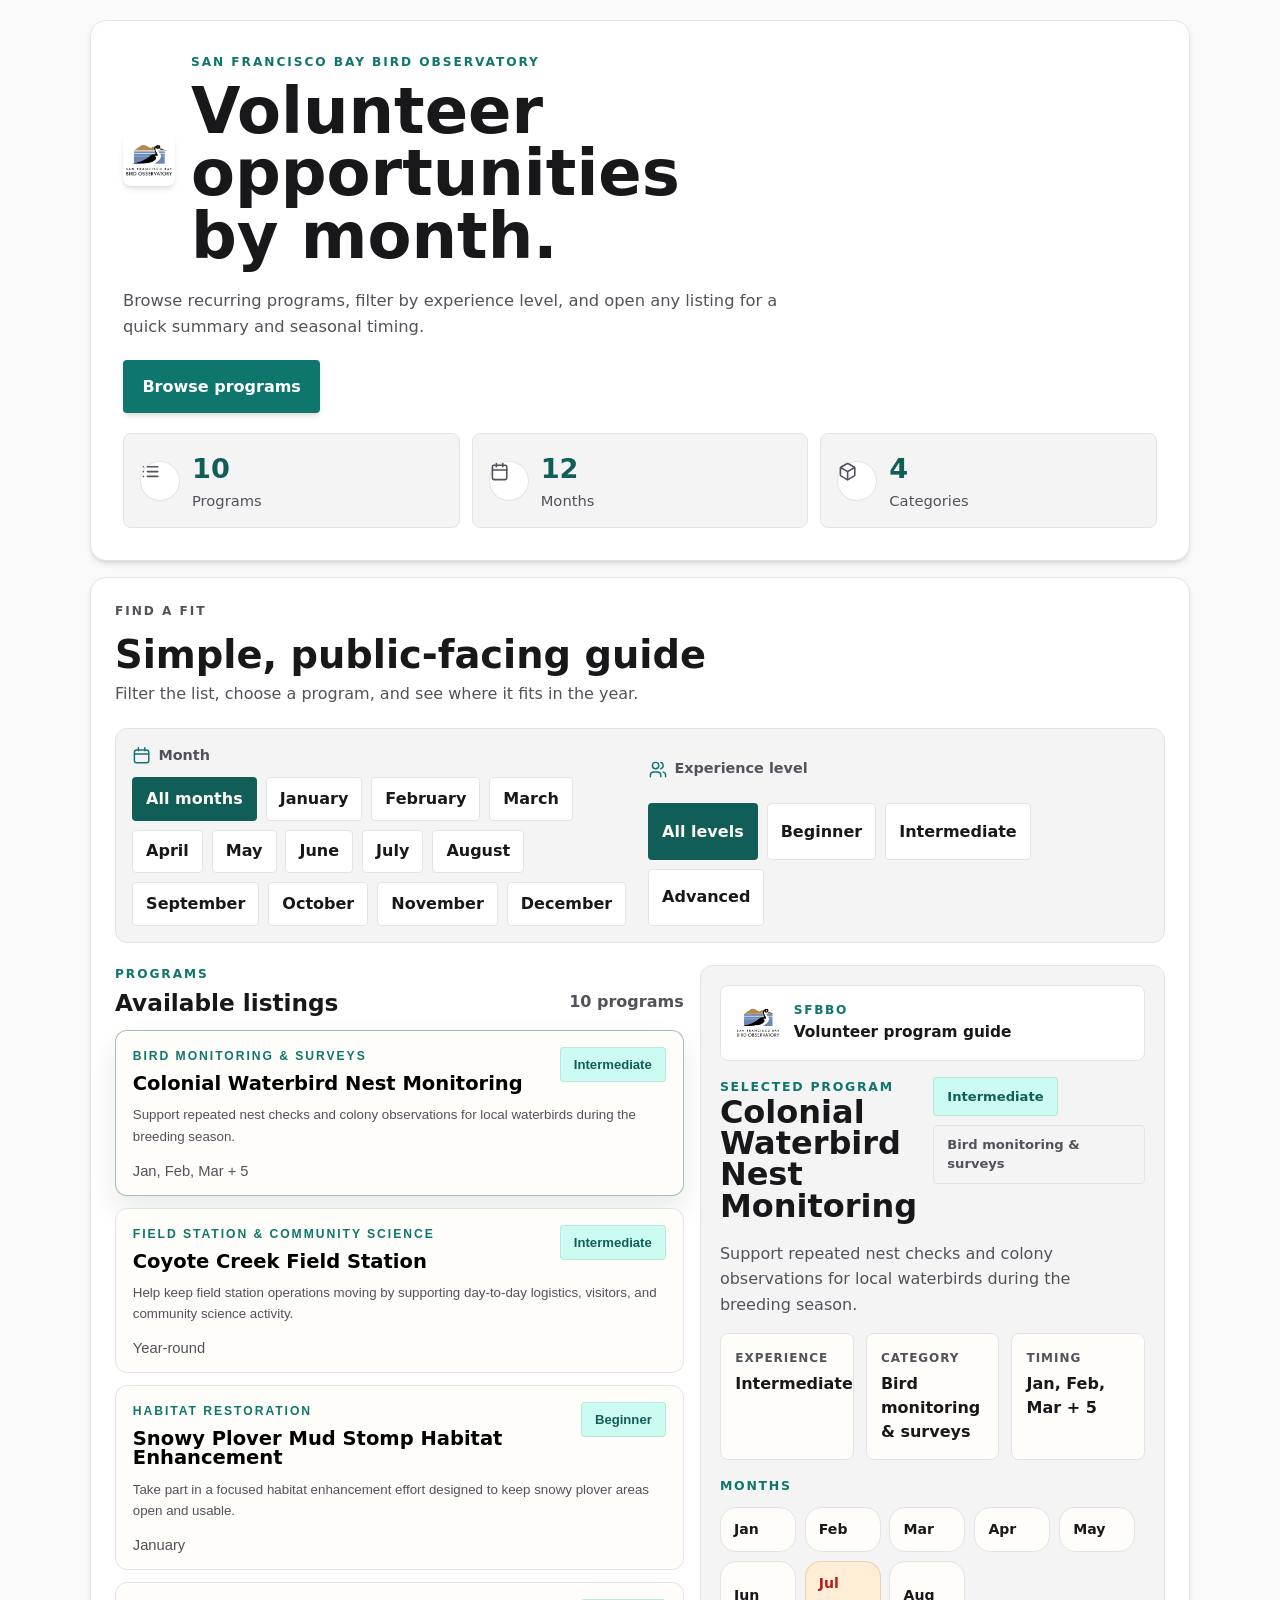
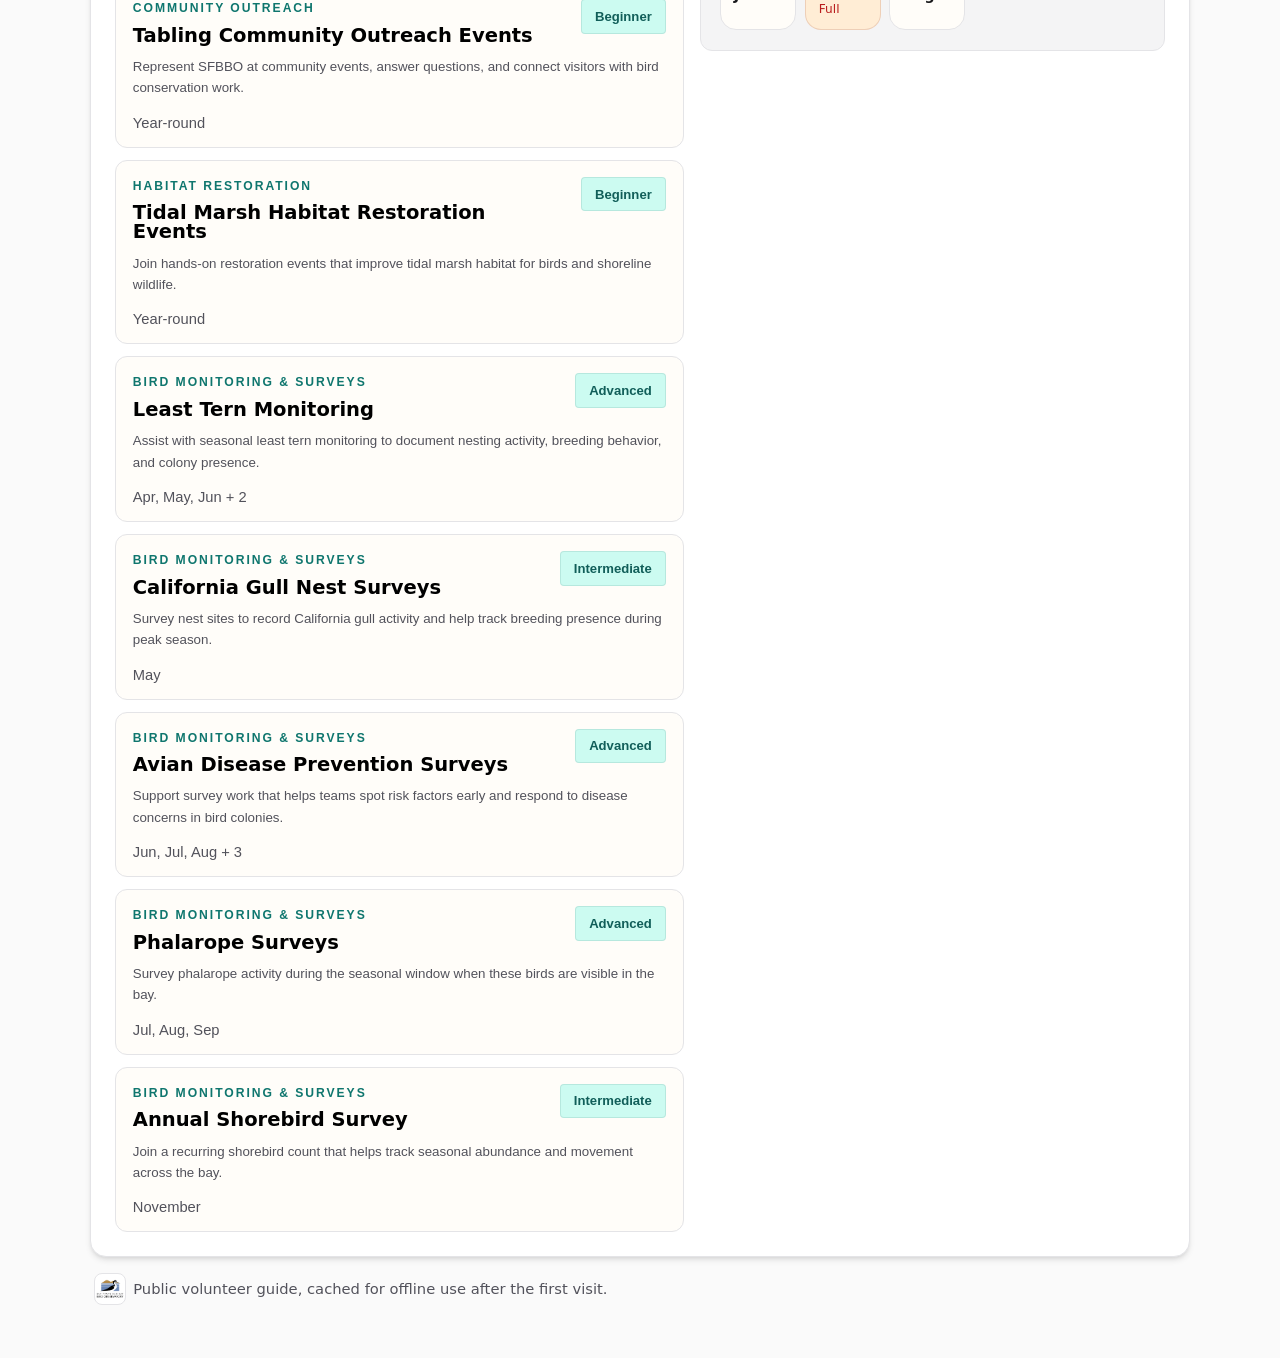
==== index.html @ cf68feb2 "feat: use SFBBO logo in app UI" ====
<!DOCTYPE html>
<html lang="en">
  <head>
    <meta charset="UTF-8" />
    <meta name="viewport" content="width=device-width, initial-scale=1.0" />
    <title>SFBBO Volunteer Opportunities</title>
    <meta
      name="description"
      content="Browse San Francisco Bay Bird Observatory volunteer programs by month and experience level."
    />
    <meta name="theme-color" content="#1f5c50" />
    <link rel="icon" type="image/svg+xml" href="favicon.svg" />
    <link rel="manifest" href="site.webmanifest" />
    <link rel="stylesheet" href="styles.css" />
  </head>
  <body>
    <div class="page-shell">
      <header class="hero">
        <div class="brand-row">
          <div class="brand-mark" aria-hidden="true">
            <img src="SFBBO_Logo_Rounded.png" alt="" class="brand-mark-image" />
          </div>
          <div>
            <p class="eyebrow">San Francisco Bay Bird Observatory</p>
            <h1>Volunteer opportunities by month.</h1>
          </div>
        </div>

        <p class="hero-text">
          Browse recurring programs, filter by experience level, and open any listing for a quick summary and seasonal timing.
        </p>

        <div class="hero-actions">
          <a class="button button-primary" href="#explorer">Browse programs</a>
        </div>

        <ul class="hero-stats" id="hero-stats"></ul>
      </header>

      <main>
        <section class="explorer-section" id="explorer">
          <div class="section-heading">
            <p class="eyebrow">Find a fit</p>
            <h2>Simple, public-facing guide</h2>
            <p>
              Filter the list, choose a program, and see where it fits in the year.
            </p>
          </div>

          <div class="controls-panel">
            <div class="control-group">
              <span class="control-label">
                <span class="label-icon" aria-hidden="true">
                  <svg viewBox="0 0 24 24" fill="none" stroke="currentColor" stroke-width="1.8" stroke-linecap="round" stroke-linejoin="round">
                    <path d="M8 2v4" />
                    <path d="M16 2v4" />
                    <rect x="3" y="5" width="18" height="16" rx="3" />
                    <path d="M3 10h18" />
                  </svg>
                </span>
                Month
              </span>
              <div class="pill-group" id="month-filter" aria-label="Filter by month"></div>
            </div>
            <div class="control-group">
              <span class="control-label">
                <span class="label-icon" aria-hidden="true">
                  <svg viewBox="0 0 24 24" fill="none" stroke="currentColor" stroke-width="1.8" stroke-linecap="round" stroke-linejoin="round">
                    <path d="M16 21v-2a4 4 0 0 0-4-4H7a4 4 0 0 0-4 4v2" />
                    <circle cx="9.5" cy="7" r="4" />
                    <path d="M22 21v-2a4 4 0 0 0-3-3.87" />
                    <path d="M16 3.13a4 4 0 0 1 0 7.75" />
                  </svg>
                </span>
                Experience level
              </span>
              <div
                class="pill-group"
                id="experience-filter"
                aria-label="Filter by experience level"
              ></div>
            </div>
          </div>

          <div class="explorer-layout">
            <section class="results-panel" aria-labelledby="results-heading">
              <div class="results-header">
                <div>
                  <p class="eyebrow">Programs</p>
                  <h3 id="results-heading">Available listings</h3>
                </div>
                <p class="results-summary" id="results-summary"></p>
              </div>
              <div class="program-list" id="program-list"></div>
            </section>

            <aside class="detail-panel" aria-labelledby="detail-heading">
              <div class="program-detail" id="program-detail"></div>
            </aside>
          </div>
        </section>
      </main>

      <footer class="page-footer">
        <p>
          <span class="footer-icon" aria-hidden="true">
            <img src="SFBBO_Logo_Rounded.png" alt="" class="footer-logo" />
          </span>
          Public volunteer guide, cached for offline use after the first visit.
        </p>
      </footer>
    </div>

    <script src="data/programs.js"></script>
    <script src="app.js"></script>
  </body>
</html>
---- styles.css ----
:root {
  --bg: #fafafa;
  --surface: #ffffff;
  --surface-muted: #f4f4f5;
  --border: #e4e4e7;
  --border-strong: #d4d4d8;
  --text: #18181b;
  --text-soft: #52525b;
  --accent: #0f766e;
  --accent-strong: #115e59;
  --accent-soft: #ccfbf1;
  --warm-soft: #ffedd5;
  --danger: #b91c1c;
  --shadow: 0 4px 6px -1px rgb(0 0 0 / 0.1), 0 2px 4px -2px rgb(0 0 0 / 0.1);
  --radius-xl: 1rem;
  --radius-lg: 0.75rem;
  --radius-md: 0.5rem;
  --radius-sm: 0.25rem;
  --font-heading: ui-sans-serif, system-ui, -apple-system, BlinkMacSystemFont, "Segoe UI", Roboto, "Helvetica Neue", Arial, sans-serif;
  --font-body: ui-sans-serif, system-ui, -apple-system, BlinkMacSystemFont, "Segoe UI", Roboto, "Helvetica Neue", Arial, sans-serif;
}

* {
  box-sizing: border-box;
}

html {
  scroll-behavior: smooth;
}

body {
  margin: 0;
  min-height: 100vh;
  background: var(--bg);
  color: var(--text);
  font-family: var(--font-body);
  line-height: 1.5;
}

.page-shell {
  width: min(1100px, calc(100% - 2rem));
  margin: 0 auto;
  padding: 1.25rem 0 3rem;
}

.hero,
.explorer-section {
  border: 1px solid var(--border);
  background: var(--surface);
  border-radius: var(--radius-xl);
  box-shadow: var(--shadow);
}

.hero {
  display: grid;
  gap: 1.25rem;
  padding: 2rem;
}

.brand-row {
  display: flex;
  align-items: center;
  gap: 1rem;
}

.brand-mark,
.stat-icon,
.label-icon,
.footer-icon {
  display: inline-flex;
  align-items: center;
  justify-content: center;
}

.brand-mark {
  width: 3.25rem;
  height: 3.25rem;
  flex-shrink: 0;
  border-radius: var(--radius-md);
  background: transparent;
  box-shadow: var(--shadow);
}

.brand-mark-image,
.footer-logo,
.detail-brand-logo {
  display: block;
  width: 100%;
  height: 100%;
  object-fit: contain;
  border-radius: inherit;
}

.brand-mark svg,
.stat-icon svg,
.label-icon svg,
.footer-icon svg {
  width: 1.2rem;
  height: 1.2rem;
}

.eyebrow {
  margin: 0 0 0.45rem;
  color: var(--accent);
  font-size: 0.76rem;
  font-weight: 700;
  letter-spacing: 0.16em;
  text-transform: uppercase;
}

h1,
h2,
h3,
h4 {
  margin: 0;
  font-family: var(--font-heading);
  font-weight: 700;
  line-height: 0.98;
}

h1 {
  max-width: 11ch;
  font-size: clamp(2.7rem, 5vw, 4.7rem);
}

h2 {
  font-size: clamp(1.85rem, 3vw, 2.7rem);
}

h3 {
  font-size: 1.45rem;
}

p {
  margin: 0;
  line-height: 1.6;
}

.hero-text,
.section-heading p,
.results-summary,
.program-card-copy,
.detail-copy,
.empty-state-copy,
.page-footer {
  color: var(--text-soft);
}

.hero-text {
  max-width: 42rem;
  font-size: 1.02rem;
}

.hero-actions {
  display: flex;
  gap: 0.85rem;
}

.button {
  display: inline-flex;
  align-items: center;
  justify-content: center;
  padding: 0.85rem 1.15rem;
  border-radius: var(--radius-sm);
  border: 1px solid transparent;
  font-weight: 700;
  text-decoration: none;
  transition: transform 180ms ease, box-shadow 180ms ease;
}

.button:hover,
.button:focus-visible {
  transform: translateY(-1px);
}

.button-primary {
  color: #ffffff;
  background: var(--accent);
  box-shadow: var(--shadow);
}

.hero-stats {
  display: flex;
  flex-wrap: wrap;
  gap: 0.75rem;
  margin: 0;
  padding: 0;
  list-style: none;
}

.hero-stat {
  flex: 1 1 170px;
  display: flex;
  align-items: center;
  gap: 0.75rem;
  padding: 0.95rem 1rem;
  border-radius: var(--radius-md);
  border: 1px solid var(--border);
  background: var(--surface-muted);
}

.stat-icon {
  display: flex;
  align-items: center;
  justify-content: center;
  width: 2.5rem;
  height: 2.5rem;
  flex-shrink: 0;
  border-radius: 50%;
  background: var(--surface);
  color: var(--accent);
  border: 1px solid rgba(31, 92, 80, 0.14);
}

.hero-stat strong {
  display: block;
  font-family: var(--font-heading);
  font-size: 1.7rem;
  color: var(--accent-strong);
}

.hero-stat span {
  display: block;
  font-size: 0.92rem;
  color: var(--text-soft);
}

main {
  margin-top: 1rem;
}

.explorer-section {
  padding: 1.5rem;
}

.section-heading {
  display: grid;
  gap: 0.45rem;
}

.controls-panel {
  display: grid;
  grid-template-columns: repeat(2, minmax(0, 1fr));
  gap: 1rem;
  margin-top: 1.35rem;
  padding: 1rem;
  border-radius: var(--radius-lg);
  background: var(--surface-muted);
  border: 1px solid var(--border);
}

.control-group {
  display: grid;
  gap: 0.65rem;
}

.control-label {
  display: inline-flex;
  align-items: center;
  gap: 0.45rem;
  font-size: 0.9rem;
  font-weight: 700;
  color: var(--text-soft);
}

.label-icon {
  color: var(--accent);
}

.pill-group {
  display: flex;
  flex-wrap: wrap;
  gap: 0.55rem;
}

.pill-button,
.tag,
.status-chip,
.month-chip {
  display: inline-flex;
  align-items: center;
  justify-content: center;
  gap: 0.35rem;
  padding: 0.55rem 0.82rem;
  border-radius: var(--radius-sm);
  border: 1px solid var(--border);
  background: #ffffff;
  color: var(--text);
}

.pill-button {
  cursor: pointer;
  font: inherit;
  font-weight: 700;
  transition:
    background 180ms ease,
    color 180ms ease,
    border-color 180ms ease,
    transform 180ms ease;
}

.pill-button:hover,
.pill-button:focus-visible {
  transform: translateY(-1px);
  border-color: rgba(31, 92, 80, 0.26);
}

.pill-button.is-active {
  border-color: transparent;
  background: var(--accent-strong);
  color: #fcf8f0;
}

.explorer-layout {
  display: grid;
  grid-template-columns: minmax(0, 1.1fr) minmax(320px, 0.9fr);
  gap: 1rem;
  margin-top: 1.4rem;
}

.results-panel,
.detail-panel {
  min-width: 0;
}

.results-header {
  display: flex;
  align-items: end;
  justify-content: space-between;
  gap: 1rem;
  padding-bottom: 1rem;
}

.results-summary {
  text-align: right;
  font-weight: 700;
}

.program-list {
  display: grid;
  gap: 0.75rem;
}

.program-card {
  width: 100%;
  padding: 1rem 1.05rem;
  border-radius: var(--radius-lg);
  border: 1px solid var(--border);
  background: #fffdf9;
  text-align: left;
  cursor: pointer;
  transition:
    transform 180ms ease,
    box-shadow 180ms ease,
    border-color 180ms ease;
}

.program-card:hover,
.program-card:focus-visible {
  transform: translateY(-2px);
  border-color: rgba(31, 92, 80, 0.26);
  box-shadow: 0 12px 24px rgba(25, 48, 43, 0.08);
}

.program-card.is-selected {
  border-color: rgba(31, 92, 80, 0.4);
  box-shadow: 0 14px 28px rgba(25, 48, 43, 0.1);
}

.program-card-head,
.detail-top {
  display: flex;
  align-items: start;
  justify-content: space-between;
  gap: 1rem;
}

.program-card-title {
  font-size: 1.22rem;
}

.tag,
.status-chip {
  font-size: 0.82rem;
  font-weight: 700;
}

.tag-accent {
  background: var(--accent-soft);
  color: var(--accent-strong);
  border-color: rgba(31, 92, 80, 0.12);
}

.tag-muted {
  background: var(--surface-muted);
  color: var(--text-soft);
}

.status-full,
.month-chip.has-status {
  background: var(--warm-soft);
  color: var(--danger);
  border-color: rgba(162, 71, 49, 0.18);
}

.program-card-copy {
  margin-top: 0.7rem;
}

.program-card-foot {
  display: flex;
  align-items: center;
  justify-content: space-between;
  gap: 0.75rem;
  margin-top: 1rem;
  font-size: 0.92rem;
  color: var(--text-soft);
}

.program-detail {
  position: sticky;
  top: 1rem;
  display: grid;
  gap: 1rem;
  padding: 1.2rem;
  border-radius: var(--radius-lg);
  border: 1px solid var(--border);
  background: var(--surface-muted);
}

.detail-brand {
  display: flex;
  align-items: center;
  gap: 0.75rem;
  padding: 0.8rem;
  border-radius: var(--radius-md);
  border: 1px solid var(--border);
  background: #ffffff;
}

.detail-brand-logo-wrap {
  width: 3rem;
  height: 3rem;
  flex-shrink: 0;
  border-radius: var(--radius-md);
  overflow: hidden;
  background: #ffffff;
}

.detail-brand-title {
  font-size: 0.76rem;
  font-weight: 700;
  letter-spacing: 0.14em;
  text-transform: uppercase;
  color: var(--accent);
}

.detail-brand-copy {
  font-size: 0.96rem;
  font-weight: 700;
  color: var(--text);
}

.detail-kicker,
.detail-section-title {
  font-size: 0.78rem;
  font-weight: 700;
  letter-spacing: 0.14em;
  text-transform: uppercase;
  color: var(--accent);
}

.detail-title {
  font-size: 2rem;
  max-width: 13ch;
}

.detail-copy {
  margin-top: 0.15rem;
}

.detail-badges,
.month-chip-list {
  display: flex;
  flex-wrap: wrap;
  gap: 0.55rem;
}

.detail-stat-list {
  display: grid;
  grid-template-columns: repeat(3, minmax(0, 1fr));
  gap: 0.75rem;
}

.detail-stat {
  padding: 0.9rem;
  border-radius: var(--radius-md);
  border: 1px solid var(--border);
  background: #fffdf9;
}

.detail-stat strong {
  display: block;
  font-size: 0.75rem;
  letter-spacing: 0.08em;
  text-transform: uppercase;
  color: var(--text-soft);
}

.detail-stat span {
  display: block;
  margin-top: 0.35rem;
  font-weight: 700;
}

.detail-section {
  display: grid;
  gap: 0.7rem;
}

.month-chip {
  min-width: 4.75rem;
  flex-direction: column;
  align-items: start;
  padding: 0.7rem 0.82rem;
  border-radius: 16px;
  background: #fffdf9;
}

.month-chip strong {
  font-size: 0.88rem;
}

.month-chip span {
  font-size: 0.76rem;
}

.empty-state {
  padding: 1.2rem;
  border-radius: var(--radius-lg);
  border: 1px dashed var(--border-strong);
  background: #fffcf6;
}

.empty-state-title {
  font-size: 1.3rem;
}

.page-footer {
  margin-top: 1rem;
  padding: 0 0.25rem;
  font-size: 0.92rem;
}

.page-footer p {
  display: inline-flex;
  align-items: center;
  gap: 0.45rem;
}

.footer-icon {
  width: 2rem;
  height: 2rem;
  flex-shrink: 0;
  border-radius: var(--radius-md);
  overflow: hidden;
  border: 1px solid var(--border);
  background: #ffffff;
  color: var(--accent);
}

@media (max-width: 960px) {
  .controls-panel,
  .explorer-layout,
  .detail-stat-list {
    grid-template-columns: 1fr;
  }

  .program-detail {
    position: static;
  }
}

@media (max-width: 640px) {
  .page-shell {
    width: min(100% - 1rem, 100%);
    padding-top: 0.75rem;
  }

  .hero,
  .explorer-section {
    padding: 1.2rem;
  }

  .brand-row,
  .results-header,
  .program-card-head,
  .program-card-foot,
  .detail-top {
    align-items: start;
    flex-direction: column;
  }

  .hero-stats {
    display: grid;
    grid-template-columns: 1fr;
  }

  .results-summary {
    text-align: left;
  }

  .pill-group {
    overflow-x: auto;
    flex-wrap: nowrap;
    padding-bottom: 0.2rem;
  }

  .pill-button {
    white-space: nowrap;
  }
}
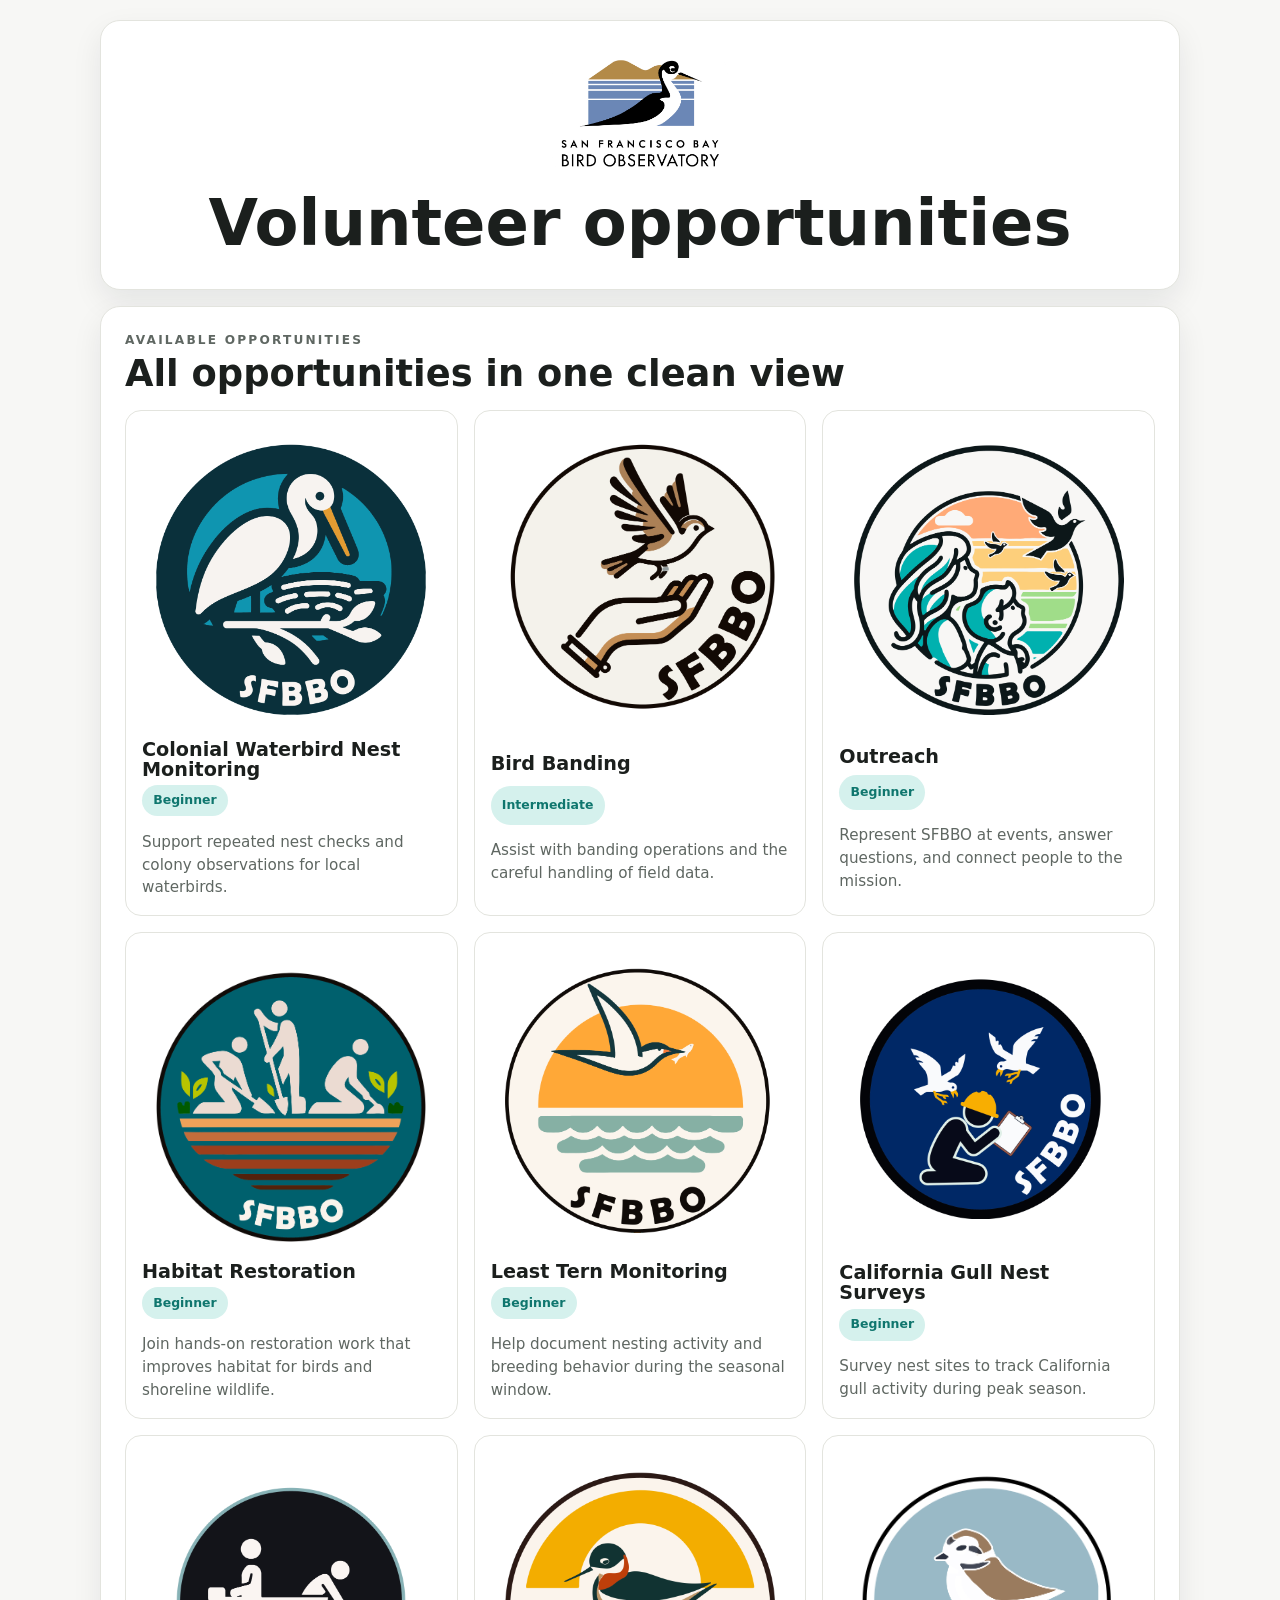
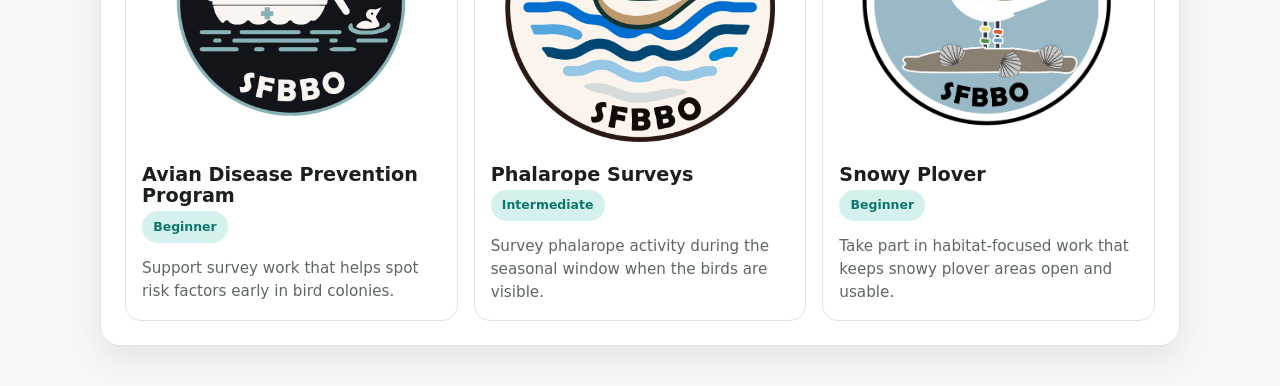
==== commit 2f9d0a22: "Logo-first static opportunities catalog Replace the interactive month/experience explorer with a sim" ====
--- a/index.html
+++ b/index.html
@@ -6,7 +6,7 @@
     <title>SFBBO Volunteer Opportunities</title>
     <meta
       name="description"
-      content="Browse San Francisco Bay Bird Observatory volunteer programs by month and experience level."
+      content="A simple logo-first catalog of SFBBO volunteering opportunities."
     />
     <meta name="theme-color" content="#1f5c50" />
     <link rel="icon" type="image/svg+xml" href="favicon.svg" />
@@ -14,104 +14,22 @@
     <link rel="stylesheet" href="styles.css" />
   </head>
   <body>
-    <div class="page-shell">
-      <header class="hero">
-        <div class="brand-row">
-          <div class="brand-mark" aria-hidden="true">
-            <img src="SFBBO_Logo_Rounded.png" alt="" class="brand-mark-image" />
-          </div>
-          <div>
-            <p class="eyebrow">San Francisco Bay Bird Observatory</p>
-            <h1>Volunteer opportunities by month.</h1>
-          </div>
+    <main class="page-shell">
+      <section class="hero">
+        <img class="hero-logo" src="SFBBO_Logo_Rounded.png" alt="San Francisco Bay Bird Observatory logo" />
+        <h1>Volunteer opportunities</h1>
+      </section>
+
+      <section class="catalog-section" aria-labelledby="catalog-heading">
+        <div class="section-heading">
+          <p class="eyebrow">Available opportunities</p>
+          <h2 id="catalog-heading">All opportunities in one clean view</h2>
         </div>
+        <div class="opportunity-grid" id="opportunity-grid" aria-live="polite"></div>
+      </section>
 
-        <p class="hero-text">
-          Browse recurring programs, filter by experience level, and open any listing for a quick summary and seasonal timing.
-        </p>
+    </main>
 
-        <div class="hero-actions">
-          <a class="button button-primary" href="#explorer">Browse programs</a>
-        </div>
-
-        <ul class="hero-stats" id="hero-stats"></ul>
-      </header>
-
-      <main>
-        <section class="explorer-section" id="explorer">
-          <div class="section-heading">
-            <p class="eyebrow">Find a fit</p>
-            <h2>Simple, public-facing guide</h2>
-            <p>
-              Filter the list, choose a program, and see where it fits in the year.
-            </p>
-          </div>
-
-          <div class="controls-panel">
-            <div class="control-group">
-              <span class="control-label">
-                <span class="label-icon" aria-hidden="true">
-                  <svg viewBox="0 0 24 24" fill="none" stroke="currentColor" stroke-width="1.8" stroke-linecap="round" stroke-linejoin="round">
-                    <path d="M8 2v4" />
-                    <path d="M16 2v4" />
-                    <rect x="3" y="5" width="18" height="16" rx="3" />
-                    <path d="M3 10h18" />
-                  </svg>
-                </span>
-                Month
-              </span>
-              <div class="pill-group" id="month-filter" aria-label="Filter by month"></div>
-            </div>
-            <div class="control-group">
-              <span class="control-label">
-                <span class="label-icon" aria-hidden="true">
-                  <svg viewBox="0 0 24 24" fill="none" stroke="currentColor" stroke-width="1.8" stroke-linecap="round" stroke-linejoin="round">
-                    <path d="M16 21v-2a4 4 0 0 0-4-4H7a4 4 0 0 0-4 4v2" />
-                    <circle cx="9.5" cy="7" r="4" />
-                    <path d="M22 21v-2a4 4 0 0 0-3-3.87" />
-                    <path d="M16 3.13a4 4 0 0 1 0 7.75" />
-                  </svg>
-                </span>
-                Experience level
-              </span>
-              <div
-                class="pill-group"
-                id="experience-filter"
-                aria-label="Filter by experience level"
-              ></div>
-            </div>
-          </div>
-
-          <div class="explorer-layout">
-            <section class="results-panel" aria-labelledby="results-heading">
-              <div class="results-header">
-                <div>
-                  <p class="eyebrow">Programs</p>
-                  <h3 id="results-heading">Available listings</h3>
-                </div>
-                <p class="results-summary" id="results-summary"></p>
-              </div>
-              <div class="program-list" id="program-list"></div>
-            </section>
-
-            <aside class="detail-panel" aria-labelledby="detail-heading">
-              <div class="program-detail" id="program-detail"></div>
-            </aside>
-          </div>
-        </section>
-      </main>
-
-      <footer class="page-footer">
-        <p>
-          <span class="footer-icon" aria-hidden="true">
-            <img src="SFBBO_Logo_Rounded.png" alt="" class="footer-logo" />
-          </span>
-          Public volunteer guide, cached for offline use after the first visit.
-        </p>
-      </footer>
-    </div>
-
-    <script src="data/programs.js"></script>
     <script src="app.js"></script>
   </body>
-</html>+</html>
--- a/styles.css
+++ b/styles.css
@@ -1,21 +1,17 @@
 :root {
-  --bg: #fafafa;
+  --bg: #f7f7f5;
   --surface: #ffffff;
-  --surface-muted: #f4f4f5;
-  --border: #e4e4e7;
-  --border-strong: #d4d4d8;
-  --text: #18181b;
-  --text-soft: #52525b;
+  --surface-muted: #f1f2ee;
+  --border: #e3e4de;
+  --text: #1b1f1d;
+  --text-soft: #5f6762;
   --accent: #0f766e;
-  --accent-strong: #115e59;
-  --accent-soft: #ccfbf1;
-  --warm-soft: #ffedd5;
-  --danger: #b91c1c;
-  --shadow: 0 4px 6px -1px rgb(0 0 0 / 0.1), 0 2px 4px -2px rgb(0 0 0 / 0.1);
-  --radius-xl: 1rem;
-  --radius-lg: 0.75rem;
-  --radius-md: 0.5rem;
-  --radius-sm: 0.25rem;
+  --accent-soft: #d5f1ed;
+  --shadow: 0 12px 30px rgba(16, 24, 40, 0.08);
+  --radius-xl: 1.25rem;
+  --radius-lg: 1rem;
+  --radius-md: 0.75rem;
+  --radius-sm: 999px;
   --font-heading: ui-sans-serif, system-ui, -apple-system, BlinkMacSystemFont, "Segoe UI", Roboto, "Helvetica Neue", Arial, sans-serif;
   --font-body: ui-sans-serif, system-ui, -apple-system, BlinkMacSystemFont, "Segoe UI", Roboto, "Helvetica Neue", Arial, sans-serif;
 }
@@ -38,546 +34,176 @@
 }
 
 .page-shell {
-  width: min(1100px, calc(100% - 2rem));
+  width: min(1080px, calc(100% - 2rem));
   margin: 0 auto;
-  padding: 1.25rem 0 3rem;
+  padding: 1.25rem 0 2.5rem;
 }
 
 .hero,
-.explorer-section {
+.catalog-section {
+  background: var(--surface);
   border: 1px solid var(--border);
-  background: var(--surface);
   border-radius: var(--radius-xl);
   box-shadow: var(--shadow);
 }
 
 .hero {
   display: grid;
-  gap: 1.25rem;
-  padding: 2rem;
-}
-
-.brand-row {
+  justify-items: center;
+  gap: 0.9rem;
+  padding: 2rem 1.5rem;
+  text-align: center;
+}
+
+.hero-logo {
+  width: min(180px, 40vw);
+  height: auto;
+  display: block;
+}
+
+.eyebrow {
+  margin: 0;
+  color: var(--accent);
+  font-size: 0.76rem;
+  font-weight: 700;
+  letter-spacing: 0.18em;
+  text-transform: uppercase;
+}
+
+h1,
+h2,
+h3 {
+  margin: 0;
+  font-family: var(--font-heading);
+  line-height: 1.05;
+}
+
+h1 {
+  font-size: clamp(2.4rem, 5vw, 4rem);
+}
+
+h2 {
+  font-size: clamp(1.6rem, 3vw, 2.3rem);
+}
+
+p {
+  margin: 0;
+}
+
+.hero-text,
+.section-heading p,
+.card-copy {
+  color: var(--text-soft);
+}
+
+.hero-text {
+  max-width: 44rem;
+  font-size: 1.02rem;
+}
+
+.catalog-section {
+  margin-top: 1rem;
+  padding: 1.5rem;
+}
+
+.section-heading {
+  display: grid;
+  gap: 0.35rem;
+  margin-bottom: 1rem;
+}
+
+.opportunity-grid {
+  display: grid;
+  grid-template-columns: repeat(3, minmax(0, 1fr));
+  gap: 1rem;
+}
+
+.opportunity-card {
+  display: grid;
+  gap: 0.9rem;
+  padding: 1rem;
+  border-radius: var(--radius-lg);
+  border: 1px solid var(--border);
+  background: #ffffff;
+  transition:
+    transform 220ms ease,
+    box-shadow 220ms ease,
+    border-color 220ms ease;
+}
+
+.opportunity-logo {
+  display: grid;
+  place-items: center;
+  aspect-ratio: 1 / 1;
+  padding: 0.9rem;
+  border-radius: var(--radius-md);
+  overflow: hidden;
+  background: transparent;
+  transition: transform 220ms ease;
+}
+
+.opportunity-logo img {
+  width: 100%;
+  height: 100%;
+  object-fit: contain;
+  display: block;
+  transition:
+    transform 220ms ease,
+    filter 220ms ease;
+}
+
+.opportunity-card:hover,
+.opportunity-card:focus-within {
+  transform: translateY(-4px);
+  border-color: rgba(15, 118, 110, 0.24);
+  box-shadow: 0 18px 40px rgba(16, 24, 40, 0.12);
+}
+
+.opportunity-card:hover .opportunity-logo,
+.opportunity-card:focus-within .opportunity-logo {
+  transform: scale(1.02);
+}
+
+.opportunity-card:hover .opportunity-logo img,
+.opportunity-card:focus-within .opportunity-logo img {
+  transform: scale(1.08);
+  filter: saturate(1.05) contrast(1.03);
+}
+
+.card-top {
+  display: grid;
+  gap: 0.3rem;
+}
+
+.card-title {
+  font-size: 1.2rem;
+}
+
+.card-meta {
   display: flex;
-  align-items: center;
-  gap: 1rem;
-}
-
-.brand-mark,
-.stat-icon,
-.label-icon,
-.footer-icon {
+  flex-wrap: wrap;
+  gap: 0.45rem;
+}
+
+.tag {
   display: inline-flex;
   align-items: center;
   justify-content: center;
-}
-
-.brand-mark {
-  width: 3.25rem;
-  height: 3.25rem;
-  flex-shrink: 0;
-  border-radius: var(--radius-md);
-  background: transparent;
-  box-shadow: var(--shadow);
-}
-
-.brand-mark-image,
-.footer-logo,
-.detail-brand-logo {
-  display: block;
-  width: 100%;
-  height: 100%;
-  object-fit: contain;
-  border-radius: inherit;
-}
-
-.brand-mark svg,
-.stat-icon svg,
-.label-icon svg,
-.footer-icon svg {
-  width: 1.2rem;
-  height: 1.2rem;
-}
-
-.eyebrow {
-  margin: 0 0 0.45rem;
+  padding: 0.4rem 0.7rem;
+  border-radius: var(--radius-sm);
+  background: var(--accent-soft);
   color: var(--accent);
-  font-size: 0.76rem;
-  font-weight: 700;
-  letter-spacing: 0.16em;
-  text-transform: uppercase;
-}
-
-h1,
-h2,
-h3,
-h4 {
-  margin: 0;
-  font-family: var(--font-heading);
-  font-weight: 700;
-  line-height: 0.98;
-}
-
-h1 {
-  max-width: 11ch;
-  font-size: clamp(2.7rem, 5vw, 4.7rem);
-}
-
-h2 {
-  font-size: clamp(1.85rem, 3vw, 2.7rem);
-}
-
-h3 {
-  font-size: 1.45rem;
-}
-
-p {
-  margin: 0;
-  line-height: 1.6;
-}
-
-.hero-text,
-.section-heading p,
-.results-summary,
-.program-card-copy,
-.detail-copy,
-.empty-state-copy,
-.page-footer {
-  color: var(--text-soft);
-}
-
-.hero-text {
-  max-width: 42rem;
-  font-size: 1.02rem;
-}
-
-.hero-actions {
-  display: flex;
-  gap: 0.85rem;
-}
-
-.button {
-  display: inline-flex;
-  align-items: center;
-  justify-content: center;
-  padding: 0.85rem 1.15rem;
-  border-radius: var(--radius-sm);
-  border: 1px solid transparent;
-  font-weight: 700;
-  text-decoration: none;
-  transition: transform 180ms ease, box-shadow 180ms ease;
-}
-
-.button:hover,
-.button:focus-visible {
-  transform: translateY(-1px);
-}
-
-.button-primary {
-  color: #ffffff;
-  background: var(--accent);
-  box-shadow: var(--shadow);
-}
-
-.hero-stats {
-  display: flex;
-  flex-wrap: wrap;
-  gap: 0.75rem;
-  margin: 0;
-  padding: 0;
-  list-style: none;
-}
-
-.hero-stat {
-  flex: 1 1 170px;
-  display: flex;
-  align-items: center;
-  gap: 0.75rem;
-  padding: 0.95rem 1rem;
-  border-radius: var(--radius-md);
-  border: 1px solid var(--border);
-  background: var(--surface-muted);
-}
-
-.stat-icon {
-  display: flex;
-  align-items: center;
-  justify-content: center;
-  width: 2.5rem;
-  height: 2.5rem;
-  flex-shrink: 0;
-  border-radius: 50%;
-  background: var(--surface);
-  color: var(--accent);
-  border: 1px solid rgba(31, 92, 80, 0.14);
-}
-
-.hero-stat strong {
-  display: block;
-  font-family: var(--font-heading);
-  font-size: 1.7rem;
-  color: var(--accent-strong);
-}
-
-.hero-stat span {
-  display: block;
-  font-size: 0.92rem;
-  color: var(--text-soft);
-}
-
-main {
-  margin-top: 1rem;
-}
-
-.explorer-section {
-  padding: 1.5rem;
-}
-
-.section-heading {
-  display: grid;
-  gap: 0.45rem;
-}
-
-.controls-panel {
-  display: grid;
-  grid-template-columns: repeat(2, minmax(0, 1fr));
-  gap: 1rem;
-  margin-top: 1.35rem;
-  padding: 1rem;
-  border-radius: var(--radius-lg);
-  background: var(--surface-muted);
-  border: 1px solid var(--border);
-}
-
-.control-group {
-  display: grid;
-  gap: 0.65rem;
-}
-
-.control-label {
-  display: inline-flex;
-  align-items: center;
-  gap: 0.45rem;
-  font-size: 0.9rem;
-  font-weight: 700;
-  color: var(--text-soft);
-}
-
-.label-icon {
-  color: var(--accent);
-}
-
-.pill-group {
-  display: flex;
-  flex-wrap: wrap;
-  gap: 0.55rem;
-}
-
-.pill-button,
-.tag,
-.status-chip,
-.month-chip {
-  display: inline-flex;
-  align-items: center;
-  justify-content: center;
-  gap: 0.35rem;
-  padding: 0.55rem 0.82rem;
-  border-radius: var(--radius-sm);
-  border: 1px solid var(--border);
-  background: #ffffff;
-  color: var(--text);
-}
-
-.pill-button {
-  cursor: pointer;
-  font: inherit;
-  font-weight: 700;
-  transition:
-    background 180ms ease,
-    color 180ms ease,
-    border-color 180ms ease,
-    transform 180ms ease;
-}
-
-.pill-button:hover,
-.pill-button:focus-visible {
-  transform: translateY(-1px);
-  border-color: rgba(31, 92, 80, 0.26);
-}
-
-.pill-button.is-active {
-  border-color: transparent;
-  background: var(--accent-strong);
-  color: #fcf8f0;
-}
-
-.explorer-layout {
-  display: grid;
-  grid-template-columns: minmax(0, 1.1fr) minmax(320px, 0.9fr);
-  gap: 1rem;
-  margin-top: 1.4rem;
-}
-
-.results-panel,
-.detail-panel {
-  min-width: 0;
-}
-
-.results-header {
-  display: flex;
-  align-items: end;
-  justify-content: space-between;
-  gap: 1rem;
-  padding-bottom: 1rem;
-}
-
-.results-summary {
-  text-align: right;
-  font-weight: 700;
-}
-
-.program-list {
-  display: grid;
-  gap: 0.75rem;
-}
-
-.program-card {
-  width: 100%;
-  padding: 1rem 1.05rem;
-  border-radius: var(--radius-lg);
-  border: 1px solid var(--border);
-  background: #fffdf9;
-  text-align: left;
-  cursor: pointer;
-  transition:
-    transform 180ms ease,
-    box-shadow 180ms ease,
-    border-color 180ms ease;
-}
-
-.program-card:hover,
-.program-card:focus-visible {
-  transform: translateY(-2px);
-  border-color: rgba(31, 92, 80, 0.26);
-  box-shadow: 0 12px 24px rgba(25, 48, 43, 0.08);
-}
-
-.program-card.is-selected {
-  border-color: rgba(31, 92, 80, 0.4);
-  box-shadow: 0 14px 28px rgba(25, 48, 43, 0.1);
-}
-
-.program-card-head,
-.detail-top {
-  display: flex;
-  align-items: start;
-  justify-content: space-between;
-  gap: 1rem;
-}
-
-.program-card-title {
-  font-size: 1.22rem;
-}
-
-.tag,
-.status-chip {
-  font-size: 0.82rem;
-  font-weight: 700;
-}
-
-.tag-accent {
-  background: var(--accent-soft);
-  color: var(--accent-strong);
-  border-color: rgba(31, 92, 80, 0.12);
-}
-
-.tag-muted {
-  background: var(--surface-muted);
-  color: var(--text-soft);
-}
-
-.status-full,
-.month-chip.has-status {
-  background: var(--warm-soft);
-  color: var(--danger);
-  border-color: rgba(162, 71, 49, 0.18);
-}
-
-.program-card-copy {
-  margin-top: 0.7rem;
-}
-
-.program-card-foot {
-  display: flex;
-  align-items: center;
-  justify-content: space-between;
-  gap: 0.75rem;
-  margin-top: 1rem;
-  font-size: 0.92rem;
-  color: var(--text-soft);
-}
-
-.program-detail {
-  position: sticky;
-  top: 1rem;
-  display: grid;
-  gap: 1rem;
-  padding: 1.2rem;
-  border-radius: var(--radius-lg);
-  border: 1px solid var(--border);
-  background: var(--surface-muted);
-}
-
-.detail-brand {
-  display: flex;
-  align-items: center;
-  gap: 0.75rem;
-  padding: 0.8rem;
-  border-radius: var(--radius-md);
-  border: 1px solid var(--border);
-  background: #ffffff;
-}
-
-.detail-brand-logo-wrap {
-  width: 3rem;
-  height: 3rem;
-  flex-shrink: 0;
-  border-radius: var(--radius-md);
-  overflow: hidden;
-  background: #ffffff;
-}
-
-.detail-brand-title {
-  font-size: 0.76rem;
-  font-weight: 700;
-  letter-spacing: 0.14em;
-  text-transform: uppercase;
-  color: var(--accent);
-}
-
-.detail-brand-copy {
-  font-size: 0.96rem;
-  font-weight: 700;
-  color: var(--text);
-}
-
-.detail-kicker,
-.detail-section-title {
   font-size: 0.78rem;
   font-weight: 700;
-  letter-spacing: 0.14em;
-  text-transform: uppercase;
-  color: var(--accent);
-}
-
-.detail-title {
-  font-size: 2rem;
-  max-width: 13ch;
-}
-
-.detail-copy {
-  margin-top: 0.15rem;
-}
-
-.detail-badges,
-.month-chip-list {
-  display: flex;
-  flex-wrap: wrap;
-  gap: 0.55rem;
-}
-
-.detail-stat-list {
-  display: grid;
-  grid-template-columns: repeat(3, minmax(0, 1fr));
-  gap: 0.75rem;
-}
-
-.detail-stat {
-  padding: 0.9rem;
-  border-radius: var(--radius-md);
-  border: 1px solid var(--border);
-  background: #fffdf9;
-}
-
-.detail-stat strong {
-  display: block;
-  font-size: 0.75rem;
-  letter-spacing: 0.08em;
-  text-transform: uppercase;
-  color: var(--text-soft);
-}
-
-.detail-stat span {
-  display: block;
-  margin-top: 0.35rem;
-  font-weight: 700;
-}
-
-.detail-section {
-  display: grid;
-  gap: 0.7rem;
-}
-
-.month-chip {
-  min-width: 4.75rem;
-  flex-direction: column;
-  align-items: start;
-  padding: 0.7rem 0.82rem;
-  border-radius: 16px;
-  background: #fffdf9;
-}
-
-.month-chip strong {
-  font-size: 0.88rem;
-}
-
-.month-chip span {
-  font-size: 0.76rem;
-}
-
-.empty-state {
-  padding: 1.2rem;
-  border-radius: var(--radius-lg);
-  border: 1px dashed var(--border-strong);
-  background: #fffcf6;
-}
-
-.empty-state-title {
-  font-size: 1.3rem;
-}
-
-.page-footer {
-  margin-top: 1rem;
-  padding: 0 0.25rem;
-  font-size: 0.92rem;
-}
-
-.page-footer p {
-  display: inline-flex;
-  align-items: center;
-  gap: 0.45rem;
-}
-
-.footer-icon {
-  width: 2rem;
-  height: 2rem;
-  flex-shrink: 0;
-  border-radius: var(--radius-md);
-  overflow: hidden;
-  border: 1px solid var(--border);
-  background: #ffffff;
-  color: var(--accent);
+}
+
+.card-copy {
+  font-size: 0.95rem;
 }
 
 @media (max-width: 960px) {
-  .controls-panel,
-  .explorer-layout,
-  .detail-stat-list {
-    grid-template-columns: 1fr;
-  }
-
-  .program-detail {
-    position: static;
+  .opportunity-grid {
+    grid-template-columns: repeat(2, minmax(0, 1fr));
   }
 }
 
@@ -588,35 +214,111 @@
   }
 
   .hero,
-  .explorer-section {
-    padding: 1.2rem;
-  }
-
-  .brand-row,
-  .results-header,
-  .program-card-head,
-  .program-card-foot,
-  .detail-top {
-    align-items: start;
-    flex-direction: column;
-  }
-
-  .hero-stats {
-    display: grid;
+  .catalog-section {
+    border-radius: 0.9rem;
+  }
+
+  .hero,
+  .catalog-section {
+    padding-left: 1rem;
+    padding-right: 1rem;
+  }
+
+  .opportunity-grid {
     grid-template-columns: 1fr;
   }
-
-  .results-summary {
-    text-align: left;
-  }
-
-  .pill-group {
-    overflow-x: auto;
-    flex-wrap: nowrap;
-    padding-bottom: 0.2rem;
-  }
-
-  .pill-button {
-    white-space: nowrap;
-  }
-}+}
+*** Update File: /Users/karangathani/Documents/GitHub/sfbbo-volunteering-opportunities/app.js
+@@
+(function () {
+  const OPPORTUNITIES = [
+    {
+      name: "Colonial Waterbird Nest Monitoring",
+      logo: "assets/COLONIAL_WATERBIRD_NEST_MONITORING.png",
+      level: "Intermediate",
+      summary: "Support repeated nest checks and colony observations for local waterbirds."
+    },
+    {
+      name: "Bird Banding",
+      logo: "assets/BIRD_BANDING.png",
+      level: "Advanced",
+      summary: "Assist with banding operations and the careful handling of field data."
+    },
+    {
+      name: "Outreach",
+      logo: "assets/OUTREACH.png",
+      level: "Beginner",
+      summary: "Represent SFBBO at events, answer questions, and connect people to the mission."
+    },
+    {
+      name: "Habitat Restoration",
+      logo: "assets/HABITAT_RESTORATION.png",
+      level: "Beginner",
+      summary: "Join hands-on restoration work that improves habitat for birds and shoreline wildlife."
+    },
+    {
+      name: "Least Tern Monitoring",
+      logo: "assets/LEAST_TERN_MONITORING.png",
+      level: "Advanced",
+      summary: "Help document nesting activity and breeding behavior during the seasonal window."
+    },
+    {
+      name: "California Gull Nest Surveys",
+      logo: "assets/CALIFORNIA_GULL_NEST_SURVEYS.png",
+      level: "Intermediate",
+      summary: "Survey nest sites to track California gull activity during peak season."
+    },
+    {
+      name: "Avian Disease Prevention Program",
+      logo: "assets/AVIAN_DISEASE_PREVENTION_PROGRAM.png",
+      level: "Advanced",
+      summary: "Support survey work that helps spot risk factors early in bird colonies."
+    },
+    {
+      name: "Phalarope Surveys",
+      logo: "assets/PHALAROPE_SURVEYS.png",
+      level: "Advanced",
+      summary: "Survey phalarope activity during the seasonal window when the birds are visible."
+    },
+    {
+      name: "Snowy Plover",
+      logo: "assets/SNOWY_PLOVER.png",
+      level: "Beginner",
+      summary: "Take part in habitat-focused work that keeps snowy plover areas open and usable."
+    }
+  ];
+
+  const grid = document.getElementById("opportunity-grid");
+
+  function renderOpportunity(opportunity) {
+    const card = document.createElement("article");
+    card.className = "opportunity-card";
+    card.innerHTML = `
+      <div class="opportunity-logo">
+        <img src="${opportunity.logo}" alt="${opportunity.name} logo" />
+      </div>
+      <div class="card-top">
+        <h3 class="card-title">${opportunity.name}</h3>
+        <div class="card-meta">
+          <span class="tag">${opportunity.level}</span>
+        </div>
+      </div>
+      <p class="card-copy">${opportunity.summary}</p>
+    `;
+
+    return card;
+  }
+
+  function init() {
+    if (!grid) {
+      return;
+    }
+
+    grid.innerHTML = "";
+    OPPORTUNITIES.forEach((opportunity) => {
+      grid.appendChild(renderOpportunity(opportunity));
+    });
+  }
+
+  init();
+})();
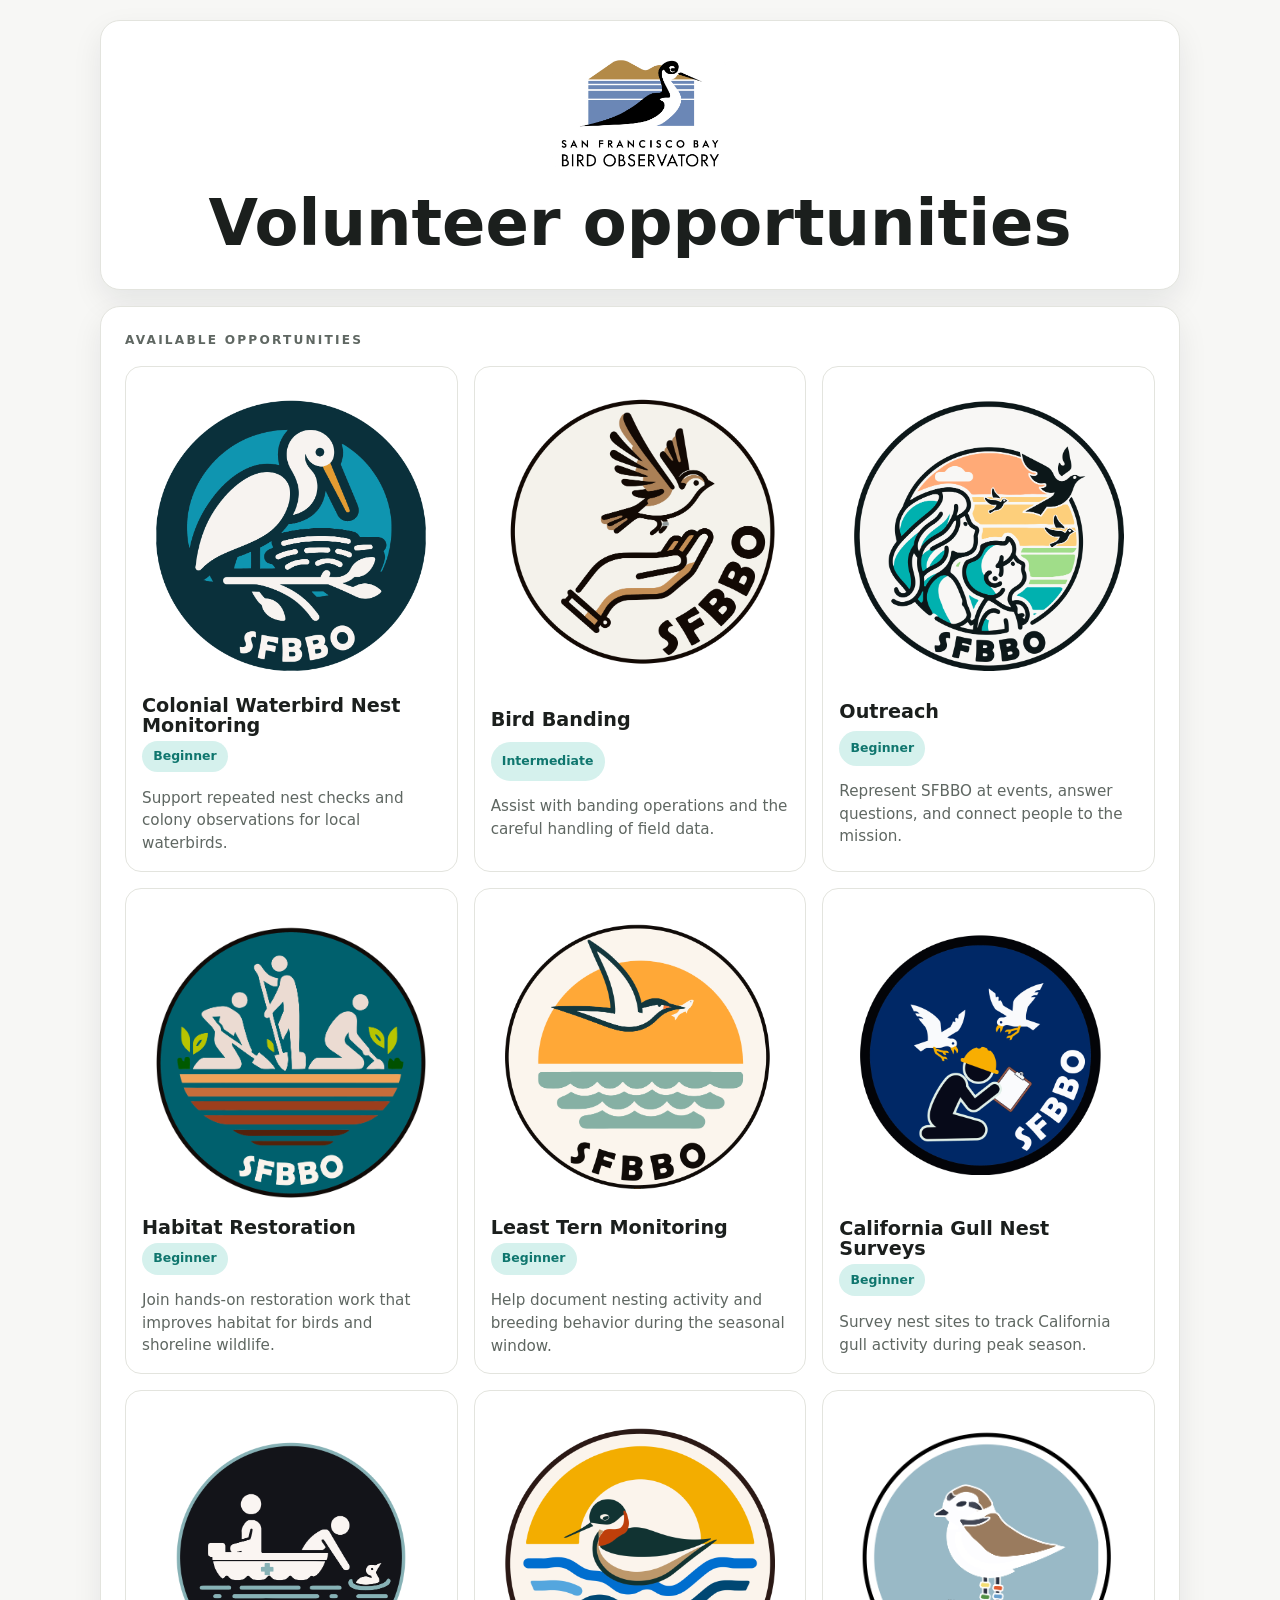
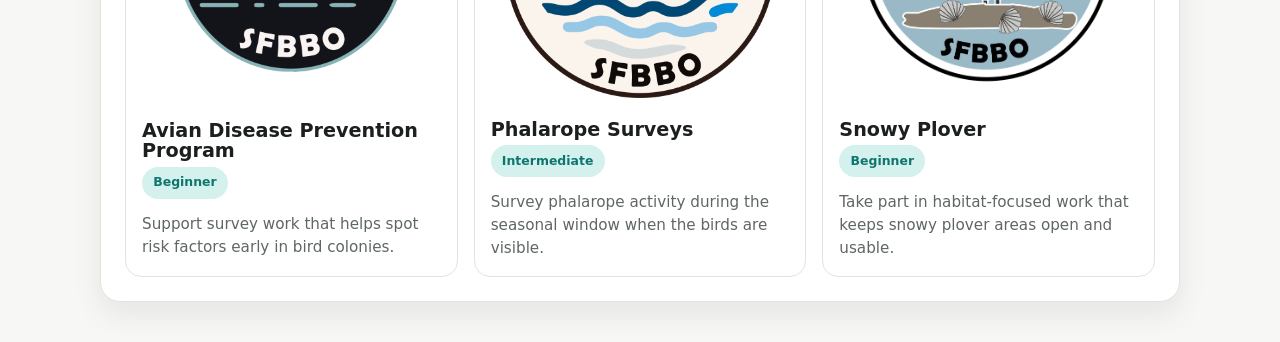
==== commit 751b16cf: "Remove H2 heading from catalog section Delete the <h2 id="catalog-heading">All opportunities in one " ====
--- a/index.html
+++ b/index.html
@@ -23,13 +23,14 @@
       <section class="catalog-section" aria-labelledby="catalog-heading">
         <div class="section-heading">
           <p class="eyebrow">Available opportunities</p>
-          <h2 id="catalog-heading">All opportunities in one clean view</h2>
         </div>
         <div class="opportunity-grid" id="opportunity-grid" aria-live="polite"></div>
       </section>
 
     </main>
 
+    <script src="program-data.js"></script>
     <script src="app.js"></script>
+    <script>if('serviceWorker' in navigator){navigator.serviceWorker.register('service-worker.js')}</script>
   </body>
 </html>
--- a/styles.css
+++ b/styles.css
@@ -33,6 +33,12 @@
   line-height: 1.5;
 }
 
+body.program-page {
+  background:
+    radial-gradient(circle at top, rgba(15, 118, 110, 0.08), transparent 36%),
+    var(--bg);
+}
+
 .page-shell {
   width: min(1080px, calc(100% - 2rem));
   margin: 0 auto;
@@ -129,6 +135,17 @@
     transform 220ms ease,
     box-shadow 220ms ease,
     border-color 220ms ease;
+}
+
+.opportunity-card-link {
+  color: inherit;
+  text-decoration: none;
+  cursor: pointer;
+}
+
+.opportunity-card-link:focus-visible {
+  outline: 2px solid rgba(15, 118, 110, 0.45);
+  outline-offset: 4px;
 }
 
 .opportunity-logo {
@@ -197,13 +214,359 @@
   font-weight: 700;
 }
 
+.tag-muted {
+  background: var(--surface-muted);
+  color: var(--text-soft);
+}
+
 .card-copy {
   font-size: 0.95rem;
+}
+
+.program-shell {
+  width: min(1080px, calc(100% - 2rem));
+  margin: 0 auto;
+  padding: 1.25rem 0 2.5rem;
+  display: grid;
+  gap: 1rem;
+}
+
+.program-notice {
+  background: #fff3cd;
+  color: #664d03;
+  border: 1px solid #ffecb5;
+  border-radius: 0.5rem;
+  padding: 0.75rem 1rem;
+  font-size: 0.95rem;
+  font-weight: 600;
+  text-align: center;
+  margin-bottom: 1rem;
+}
+
+.program-back {
+  display: inline-flex;
+  align-items: center;
+  gap: 0.35rem;
+  width: fit-content;
+  padding: 0.55rem 0.85rem;
+  border-radius: var(--radius-sm);
+  border: 1px solid var(--border);
+  background: var(--surface);
+  color: var(--text);
+  text-decoration: none;
+  font-weight: 700;
+  box-shadow: var(--shadow);
+  transition:
+    transform 180ms ease,
+    border-color 180ms ease;
+}
+
+.program-back:hover,
+.program-back:focus-visible {
+  transform: translateY(-1px);
+  border-color: rgba(15, 118, 110, 0.24);
+}
+
+.program-hero {
+  display: grid;
+  grid-template-columns: minmax(0, 1.25fr) minmax(280px, 0.75fr);
+  gap: 1rem;
+  align-items: stretch;
+}
+
+.program-hero-copy,
+.program-hero-visual,
+.program-section,
+.program-error {
+  background: var(--surface);
+  border: 1px solid var(--border);
+  border-radius: var(--radius-xl);
+  box-shadow: var(--shadow);
+}
+
+.program-hero-copy {
+  display: grid;
+  gap: 0.9rem;
+  padding: 2rem;
+}
+
+.program-lede {
+  max-width: 42rem;
+  color: var(--text-soft);
+  font-size: 1.03rem;
+}
+
+.program-badges {
+  display: flex;
+  flex-wrap: wrap;
+  gap: 0.5rem;
+}
+
+.program-hero-visual {
+  position: relative;
+  overflow: hidden;
+  min-height: 280px;
+  display: grid;
+  place-items: center;
+  background:
+    linear-gradient(145deg, rgba(15, 118, 110, 0.08), rgba(15, 118, 110, 0.02)),
+    #ffffff;
+}
+
+.program-hero-visual::before {
+  content: "";
+  position: absolute;
+  inset: 12% 12% auto auto;
+  width: 60%;
+  height: 60%;
+  border-radius: 999px;
+  background: radial-gradient(circle, rgba(15, 118, 110, 0.16) 0%, transparent 70%);
+}
+
+.program-hero-visual::after {
+  content: "";
+  position: absolute;
+  inset: auto auto 8% 8%;
+  width: 28%;
+  height: 28%;
+  border-radius: 1rem;
+  border: 1px solid rgba(15, 118, 110, 0.12);
+  background: rgba(255, 255, 255, 0.6);
+}
+
+.program-hero-visual img {
+  position: relative;
+  z-index: 1;
+  width: min(72%, 280px);
+  height: auto;
+  object-fit: contain;
+  filter: drop-shadow(0 10px 24px rgba(16, 24, 40, 0.16));
+}
+
+.program-sections {
+  display: grid;
+  grid-template-columns: repeat(3, minmax(0, 1fr));
+  gap: 1rem;
+}
+
+.program-section {
+  display: grid;
+  gap: 1rem;
+  padding: 1.15rem;
+}
+
+.program-section-visual {
+  min-height: 11rem;
+  border-radius: var(--radius-lg);
+  border: 1px solid rgba(15, 118, 110, 0.12);
+  position: relative;
+  overflow: hidden;
+  background: linear-gradient(145deg, rgba(15, 118, 110, 0.12), rgba(241, 242, 238, 0.8));
+}
+
+.program-section-visual-interactive {
+  cursor: zoom-in;
+  transition:
+    transform 220ms ease,
+    box-shadow 220ms ease,
+    border-color 220ms ease;
+}
+
+.program-section-visual-interactive:hover,
+.program-section-visual-interactive:focus-visible {
+  transform: translateY(-4px);
+  border-color: rgba(15, 118, 110, 0.24);
+  box-shadow: 0 18px 40px rgba(16, 24, 40, 0.12);
+  outline: 2px solid rgba(15, 118, 110, 0.45);
+  outline-offset: 4px;
+}
+
+.program-section-visual img {
+  position: absolute;
+  inset: 0;
+  width: 100%;
+  height: 100%;
+  object-fit: cover;
+  display: block;
+  z-index: 1;
+  pointer-events: none;
+  transition:
+    transform 220ms ease,
+    filter 220ms ease;
+  transform-origin: center;
+}
+
+.program-section-visual-interactive:hover img,
+.program-section-visual-interactive:focus-visible img {
+  transform: scale(1.09);
+  filter: saturate(1.05) contrast(1.03);
+}
+
+.program-section-visual::before {
+  content: "";
+  position: absolute;
+  inset: 1rem auto auto 1rem;
+  width: 5rem;
+  height: 5rem;
+  border-radius: 999px;
+  background: rgba(255, 255, 255, 0.55);
+  z-index: 0;
+}
+
+.program-section-visual::after {
+  content: "";
+  position: absolute;
+  inset: auto 1rem 1rem auto;
+  width: 6rem;
+  height: 1rem;
+  border-radius: 999px;
+  background: rgba(255, 255, 255, 0.45);
+  z-index: 0;
+}
+
+.program-section-visual-how {
+  background: linear-gradient(145deg, rgba(245, 158, 11, 0.16), rgba(241, 242, 238, 0.8));
+}
+
+.program-section-visual-when {
+  background: linear-gradient(145deg, rgba(59, 130, 246, 0.16), rgba(241, 242, 238, 0.8));
+}
+
+.program-section-body {
+  display: grid;
+  gap: 0.7rem;
+}
+
+.program-when-stack {
+  display: grid;
+  gap: 0.75rem;
+}
+
+.program-when-item {
+  display: grid;
+  gap: 0.35rem;
+  padding: 0.95rem 1rem;
+  border-radius: var(--radius-md);
+  background: rgba(255, 255, 255, 0.7);
+  border: 1px solid rgba(15, 118, 110, 0.1);
+}
+
+.program-when-item-training {
+  border-left: 4px solid var(--accent);
+}
+
+.program-when-item-timeline {
+  border-left: 4px solid #3b82f6;
+}
+
+.program-when-label {
+  margin: 0;
+  color: var(--accent);
+  font-size: 0.76rem;
+  font-weight: 700;
+  letter-spacing: 0.16em;
+  text-transform: uppercase;
+}
+
+.program-when-text {
+  color: var(--text-soft);
+}
+
+.program-list {
+  margin: 0;
+  padding-left: 1.15rem;
+  display: grid;
+  gap: 0.55rem;
+  color: var(--text-soft);
+}
+
+.program-error {
+  display: grid;
+  gap: 0.75rem;
+  padding: 2rem;
+}
+
+.program-image-dialog {
+  width: min(90vw, 900px);
+  max-width: min(90vw, 900px);
+  border: none;
+  padding: 0;
+  background: transparent;
+}
+
+.program-image-dialog::backdrop {
+  background: rgba(15, 23, 42, 0.72);
+  backdrop-filter: blur(8px);
+}
+
+.program-image-dialog-panel {
+  position: relative;
+  display: grid;
+  gap: 0;
+  overflow: hidden;
+  border-radius: var(--radius-xl);
+  background: var(--surface);
+  border: 1px solid var(--border);
+  box-shadow: var(--shadow);
+}
+
+.program-image-dialog-panel img {
+  width: 100%;
+  max-height: 72vh;
+  display: block;
+  object-fit: contain;
+  background:
+    linear-gradient(145deg, rgba(15, 118, 110, 0.08), rgba(15, 118, 110, 0.02)),
+    #ffffff;
+}
+
+.program-image-dialog-close {
+  position: absolute;
+  top: 0.85rem;
+  right: 0.85rem;
+  z-index: 2;
+  border: 1px solid rgba(15, 118, 110, 0.16);
+  border-radius: var(--radius-sm);
+  background: rgba(255, 255, 255, 0.92);
+  color: var(--text);
+  padding: 0.55rem 0.8rem;
+  font: inherit;
+  font-weight: 700;
+  cursor: pointer;
+  box-shadow: 0 8px 20px rgba(16, 24, 40, 0.12);
+}
+
+.program-image-dialog-close:focus-visible {
+  outline: 2px solid rgba(15, 118, 110, 0.45);
+  outline-offset: 3px;
+}
+
+.program-image-dialog-caption {
+  margin: 0;
+  padding: 1rem 1.15rem 1.15rem;
+  color: var(--text-soft);
+}
+
+@media (prefers-reduced-motion: reduce) {
+  .program-section-visual-interactive,
+  .program-section-visual img {
+    transition: none;
+  }
 }
 
 @media (max-width: 960px) {
   .opportunity-grid {
     grid-template-columns: repeat(2, minmax(0, 1fr));
+  }
+
+  .program-hero,
+  .program-sections {
+    grid-template-columns: 1fr;
+  }
+
+  .program-image-dialog {
+    width: calc(100vw - 1rem);
+    max-width: calc(100vw - 1rem);
   }
 }
 
@@ -213,18 +576,37 @@
     padding-top: 0.75rem;
   }
 
+  .program-shell {
+    width: min(100% - 1rem, 100%);
+    padding-top: 0.75rem;
+  }
+
   .hero,
-  .catalog-section {
+  .catalog-section,
+  .program-hero-copy,
+  .program-hero-visual,
+  .program-section,
+  .program-error {
     border-radius: 0.9rem;
   }
 
   .hero,
-  .catalog-section {
+  .catalog-section,
+  .program-hero-copy,
+  .program-section {
     padding-left: 1rem;
     padding-right: 1rem;
   }
 
   .opportunity-grid {
+    grid-template-columns: 1fr;
+  }
+
+  .program-hero-visual {
+    min-height: 220px;
+  }
+
+  .program-sections {
     grid-template-columns: 1fr;
   }
 }
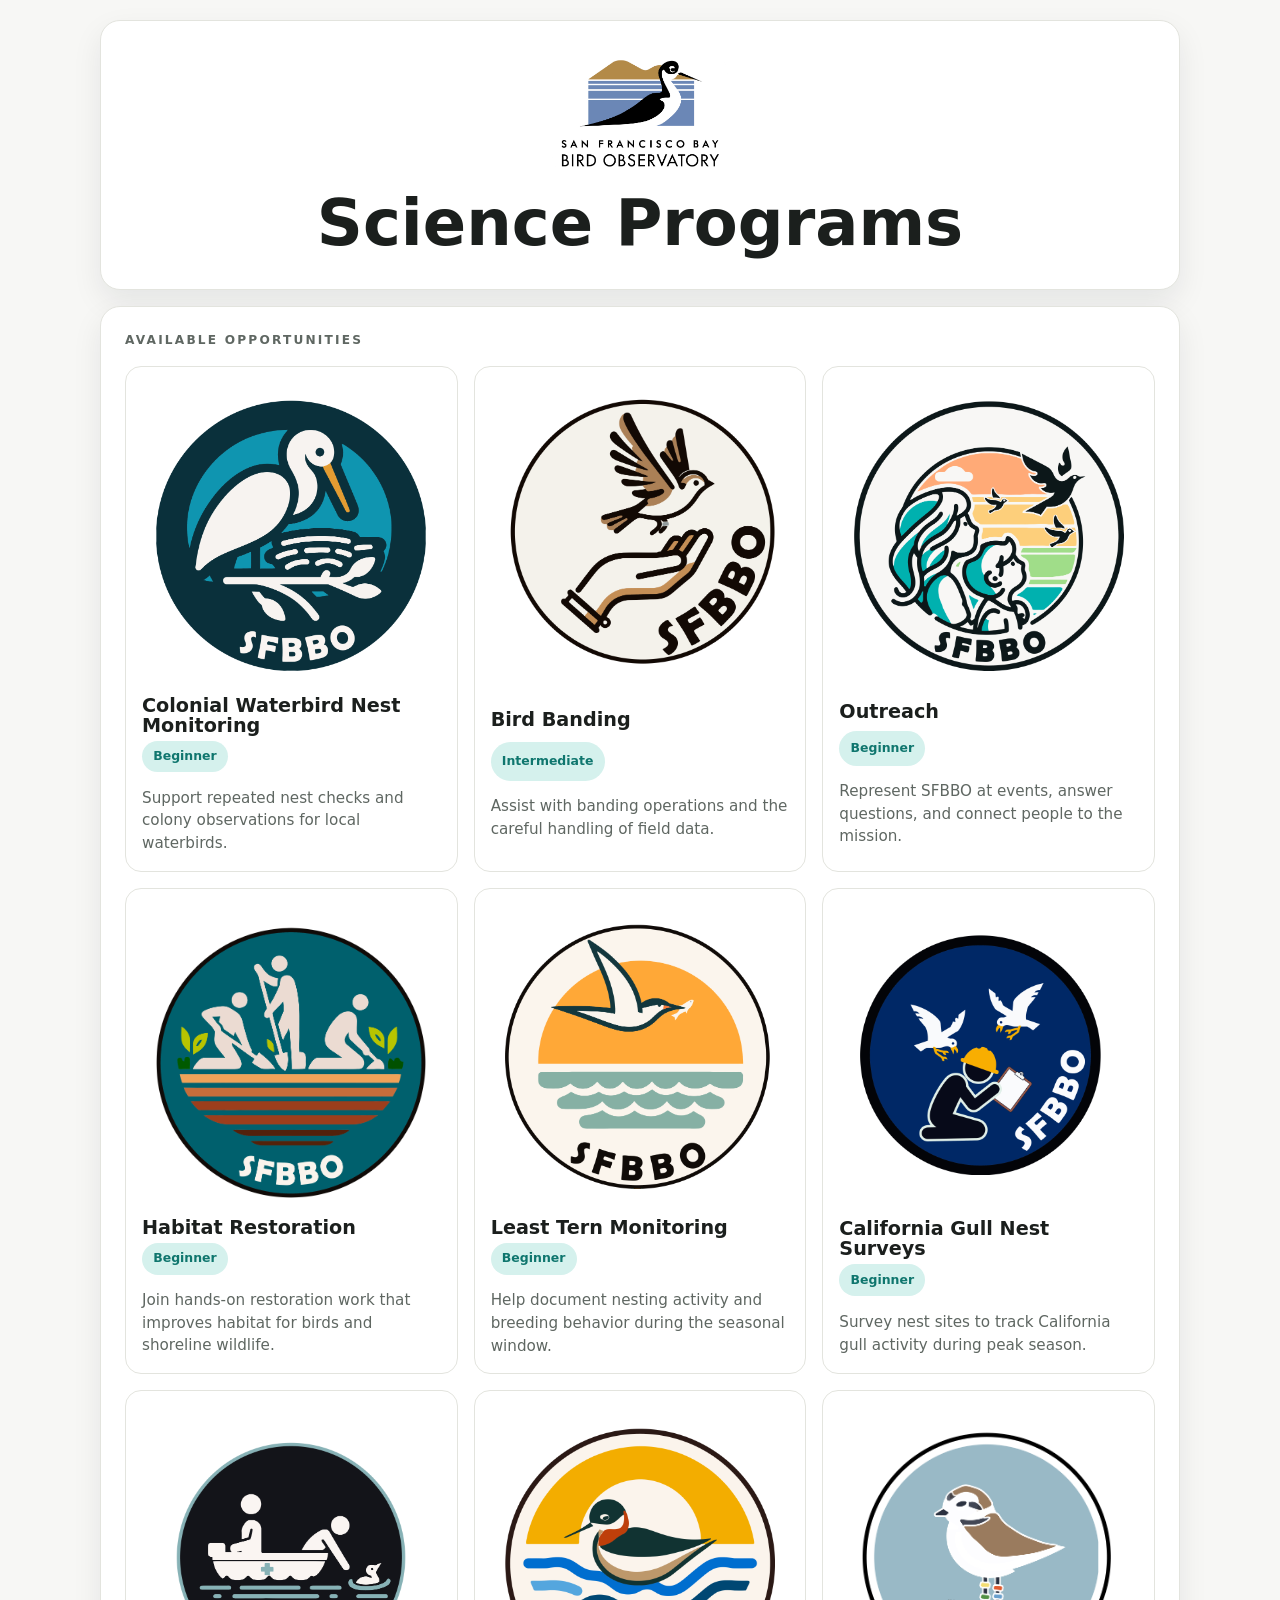
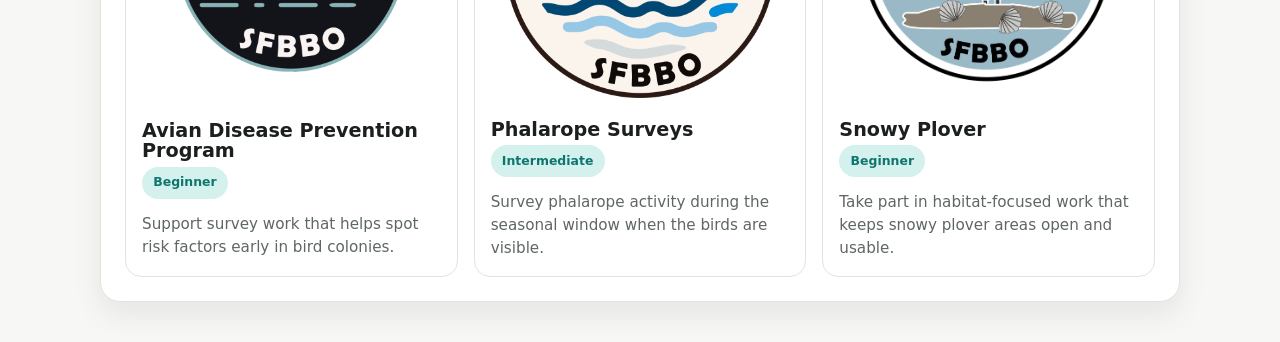
==== commit f7d355dd: "Change hero heading to Science Programs Update index.html hero section heading from 'Volunteer oppor" ====
--- a/index.html
+++ b/index.html
@@ -17,7 +17,7 @@
     <main class="page-shell">
       <section class="hero">
         <img class="hero-logo" src="SFBBO_Logo_Rounded.png" alt="San Francisco Bay Bird Observatory logo" />
-        <h1>Volunteer opportunities</h1>
+        <h1>Science Programs</h1>
       </section>
 
       <section class="catalog-section" aria-labelledby="catalog-heading">
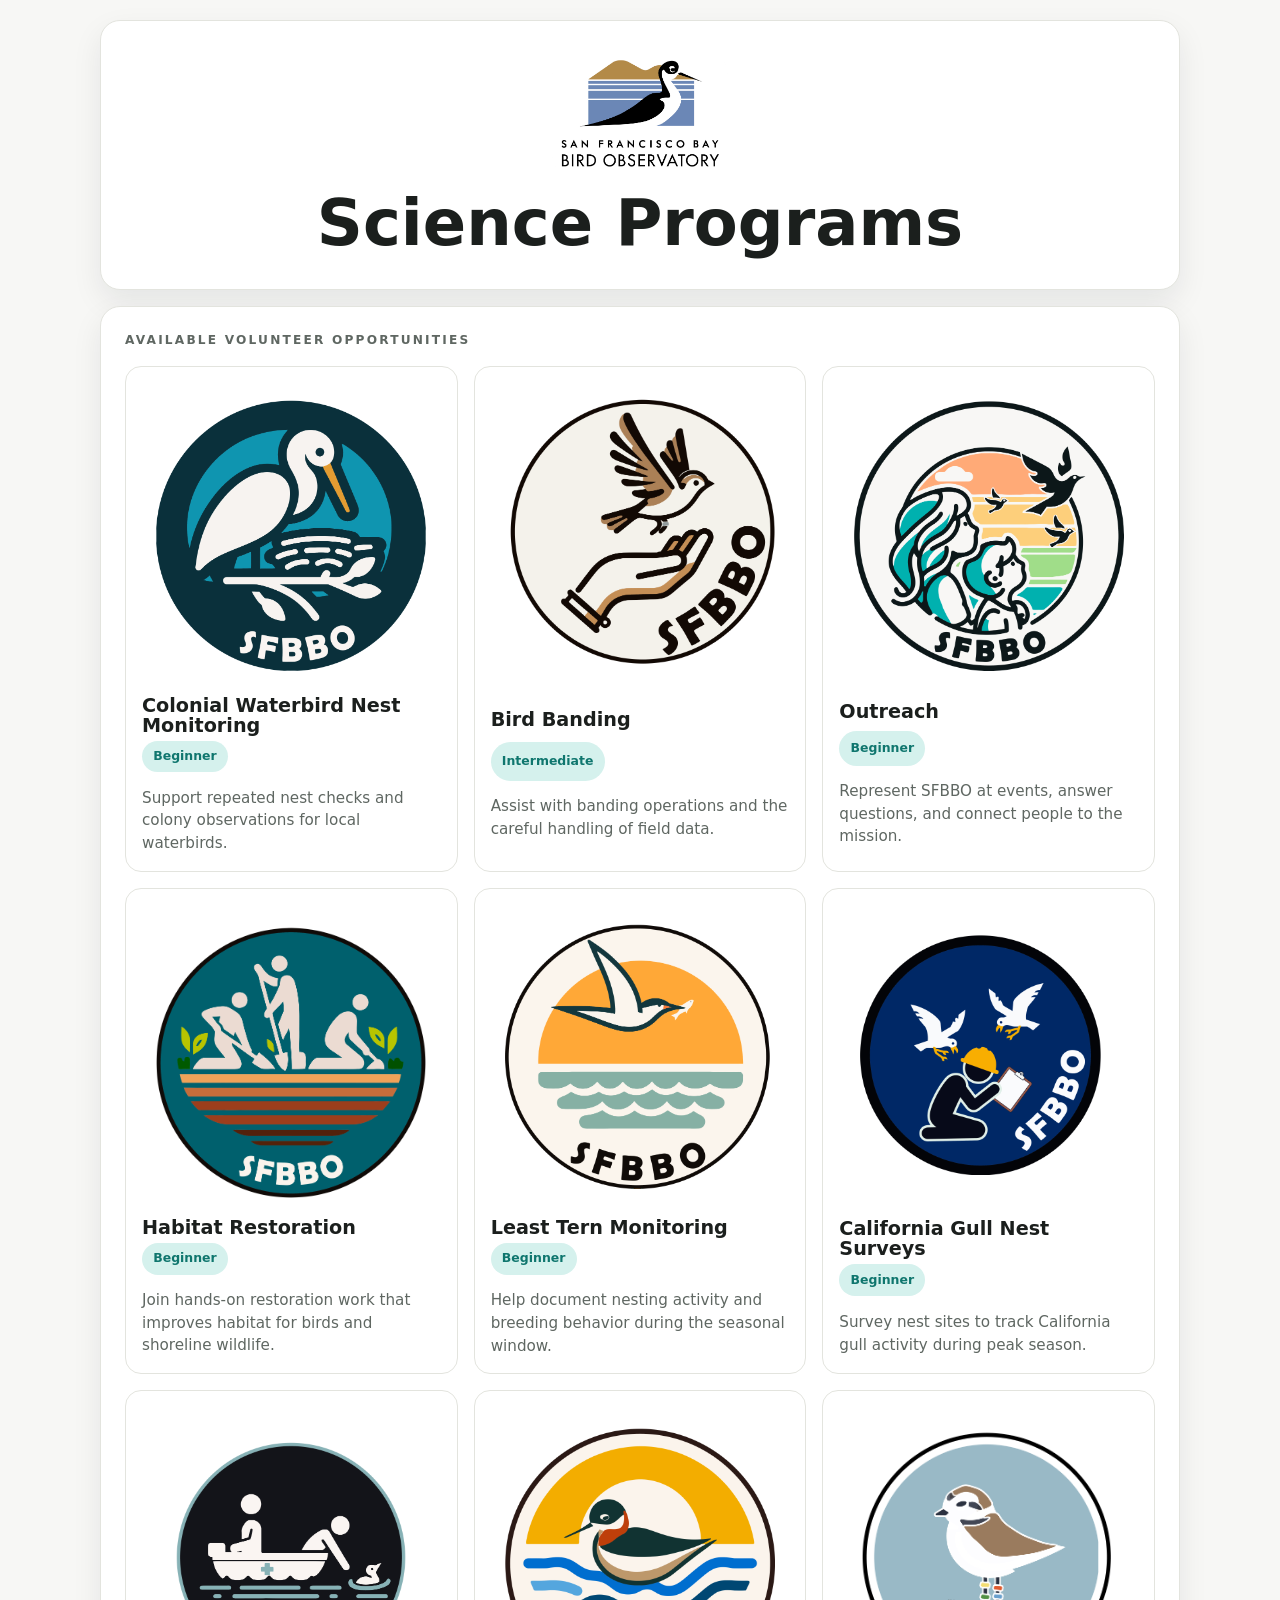
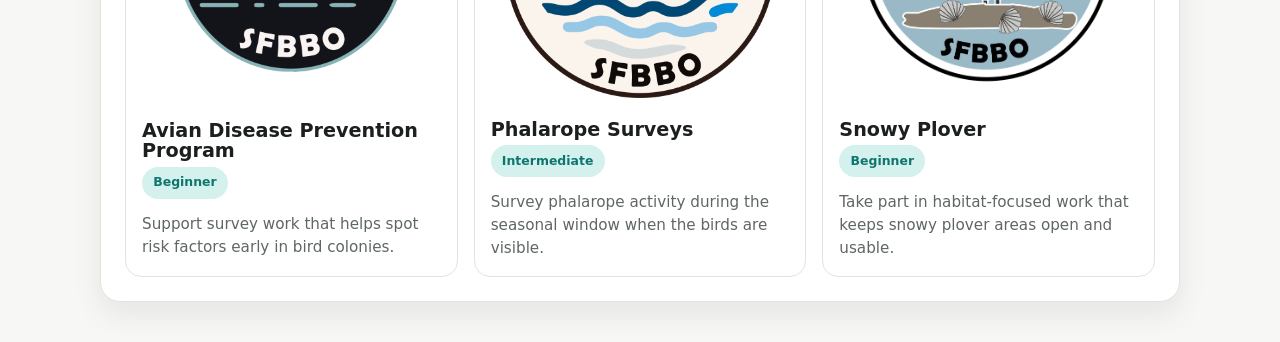
==== commit 6f4d8863: "Clarify eyebrow text to mention volunteers Update index.html eyebrow copy from 'Available opportunit" ====
--- a/index.html
+++ b/index.html
@@ -22,7 +22,7 @@
 
       <section class="catalog-section" aria-labelledby="catalog-heading">
         <div class="section-heading">
-          <p class="eyebrow">Available opportunities</p>
+          <p class="eyebrow">Available Volunteer Opportunities</p>
         </div>
         <div class="opportunity-grid" id="opportunity-grid" aria-live="polite"></div>
       </section>
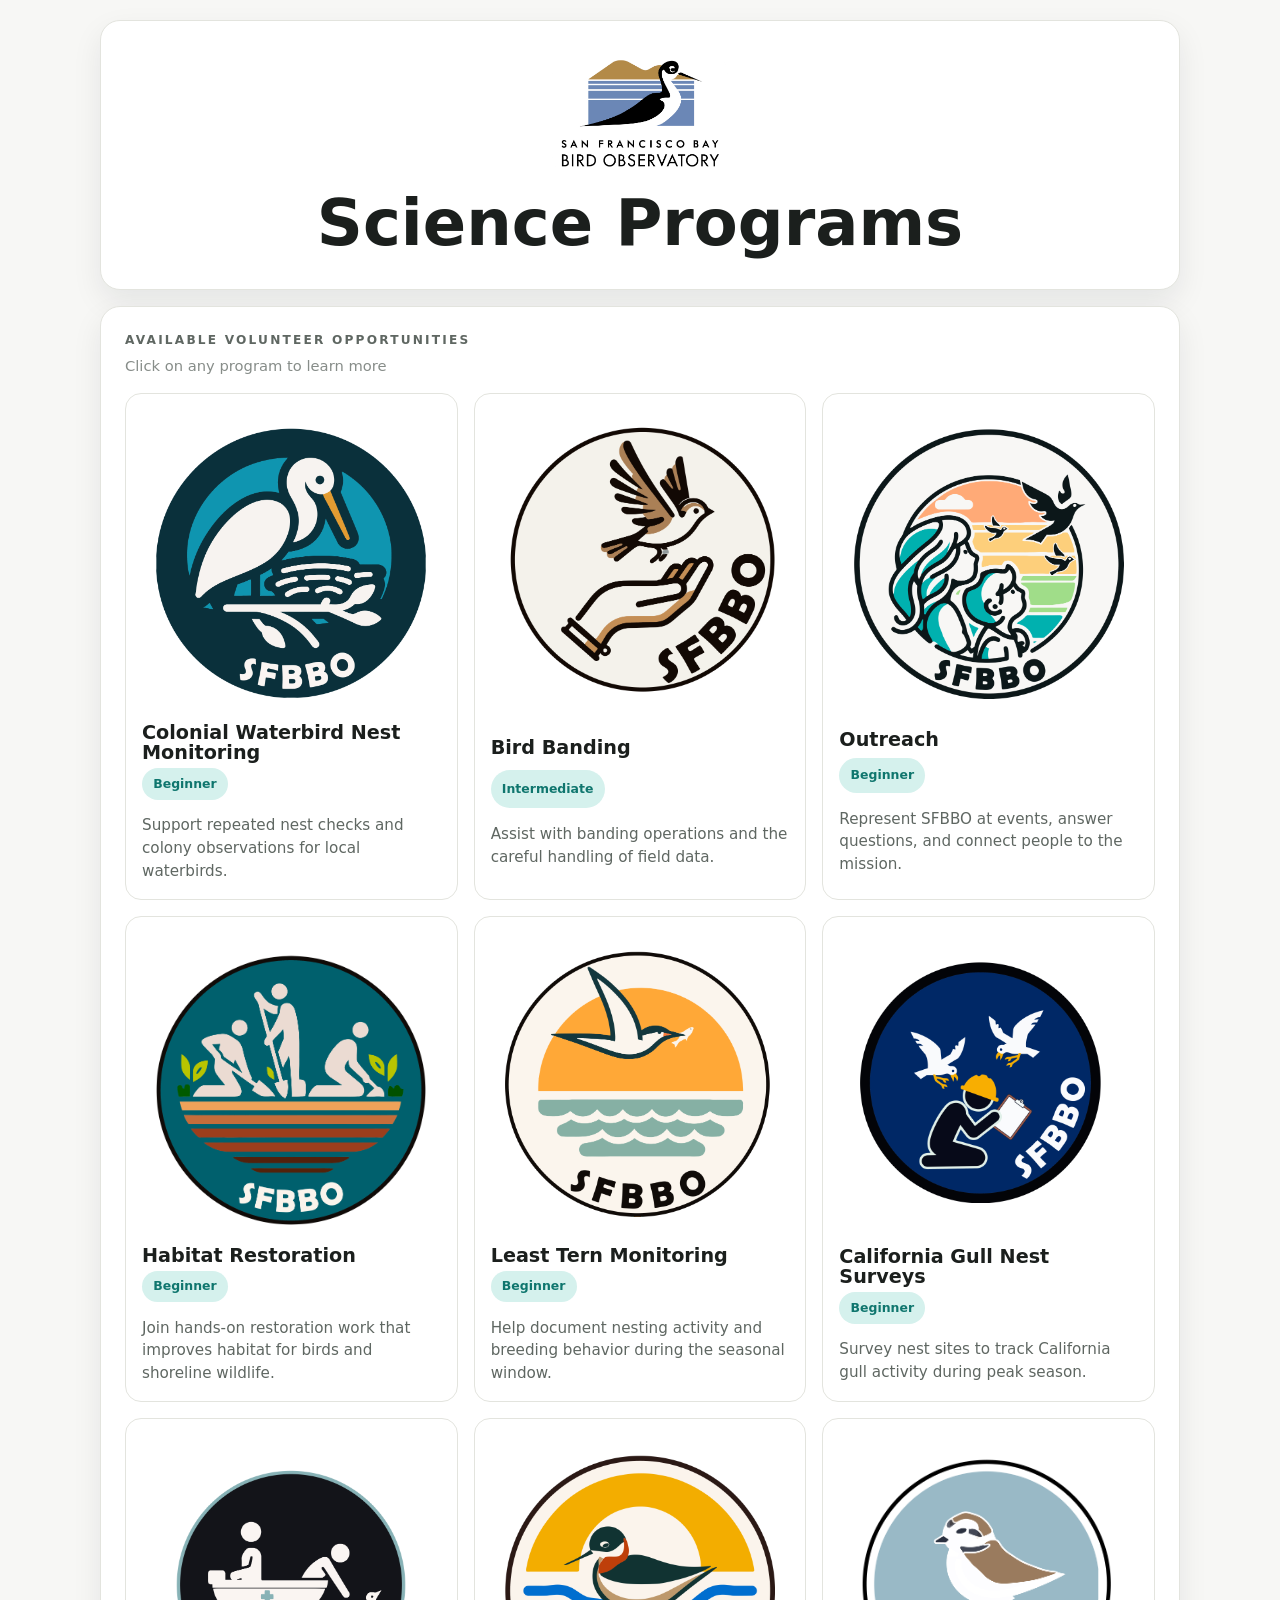
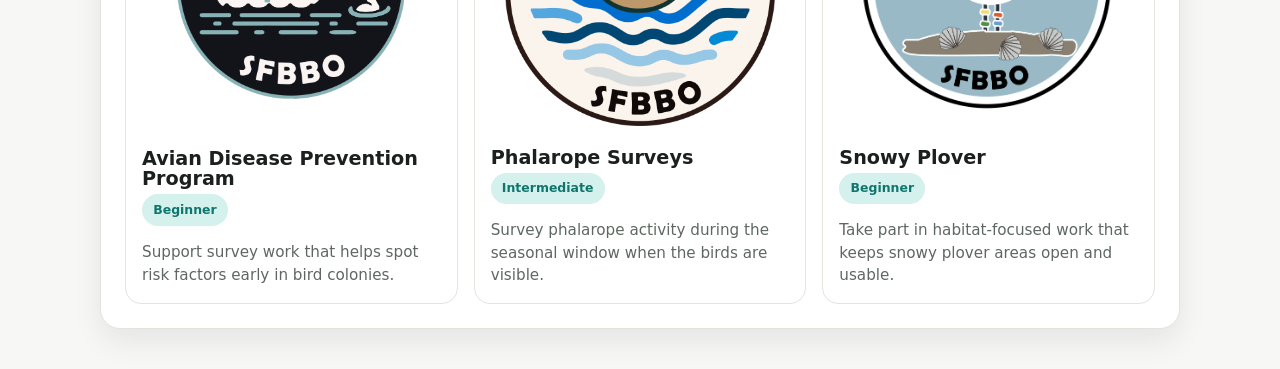
==== commit d5e1daf5: "Add subtitle to volunteer catalog Insert a short subtitle under the catalog heading ('Click on any p" ====
--- a/index.html
+++ b/index.html
@@ -23,6 +23,7 @@
       <section class="catalog-section" aria-labelledby="catalog-heading">
         <div class="section-heading">
           <p class="eyebrow">Available Volunteer Opportunities</p>
+          <p class="section-subtitle">Click on any program to learn more</p>
         </div>
         <div class="opportunity-grid" id="opportunity-grid" aria-live="polite"></div>
       </section>
--- a/styles.css
+++ b/styles.css
@@ -118,6 +118,12 @@
   margin-bottom: 1rem;
 }
 
+.section-subtitle {
+  font-size: 0.92rem;
+  color: var(--text-soft);
+  opacity: 0.75;
+}
+
 .opportunity-grid {
   display: grid;
   grid-template-columns: repeat(3, minmax(0, 1fr));
